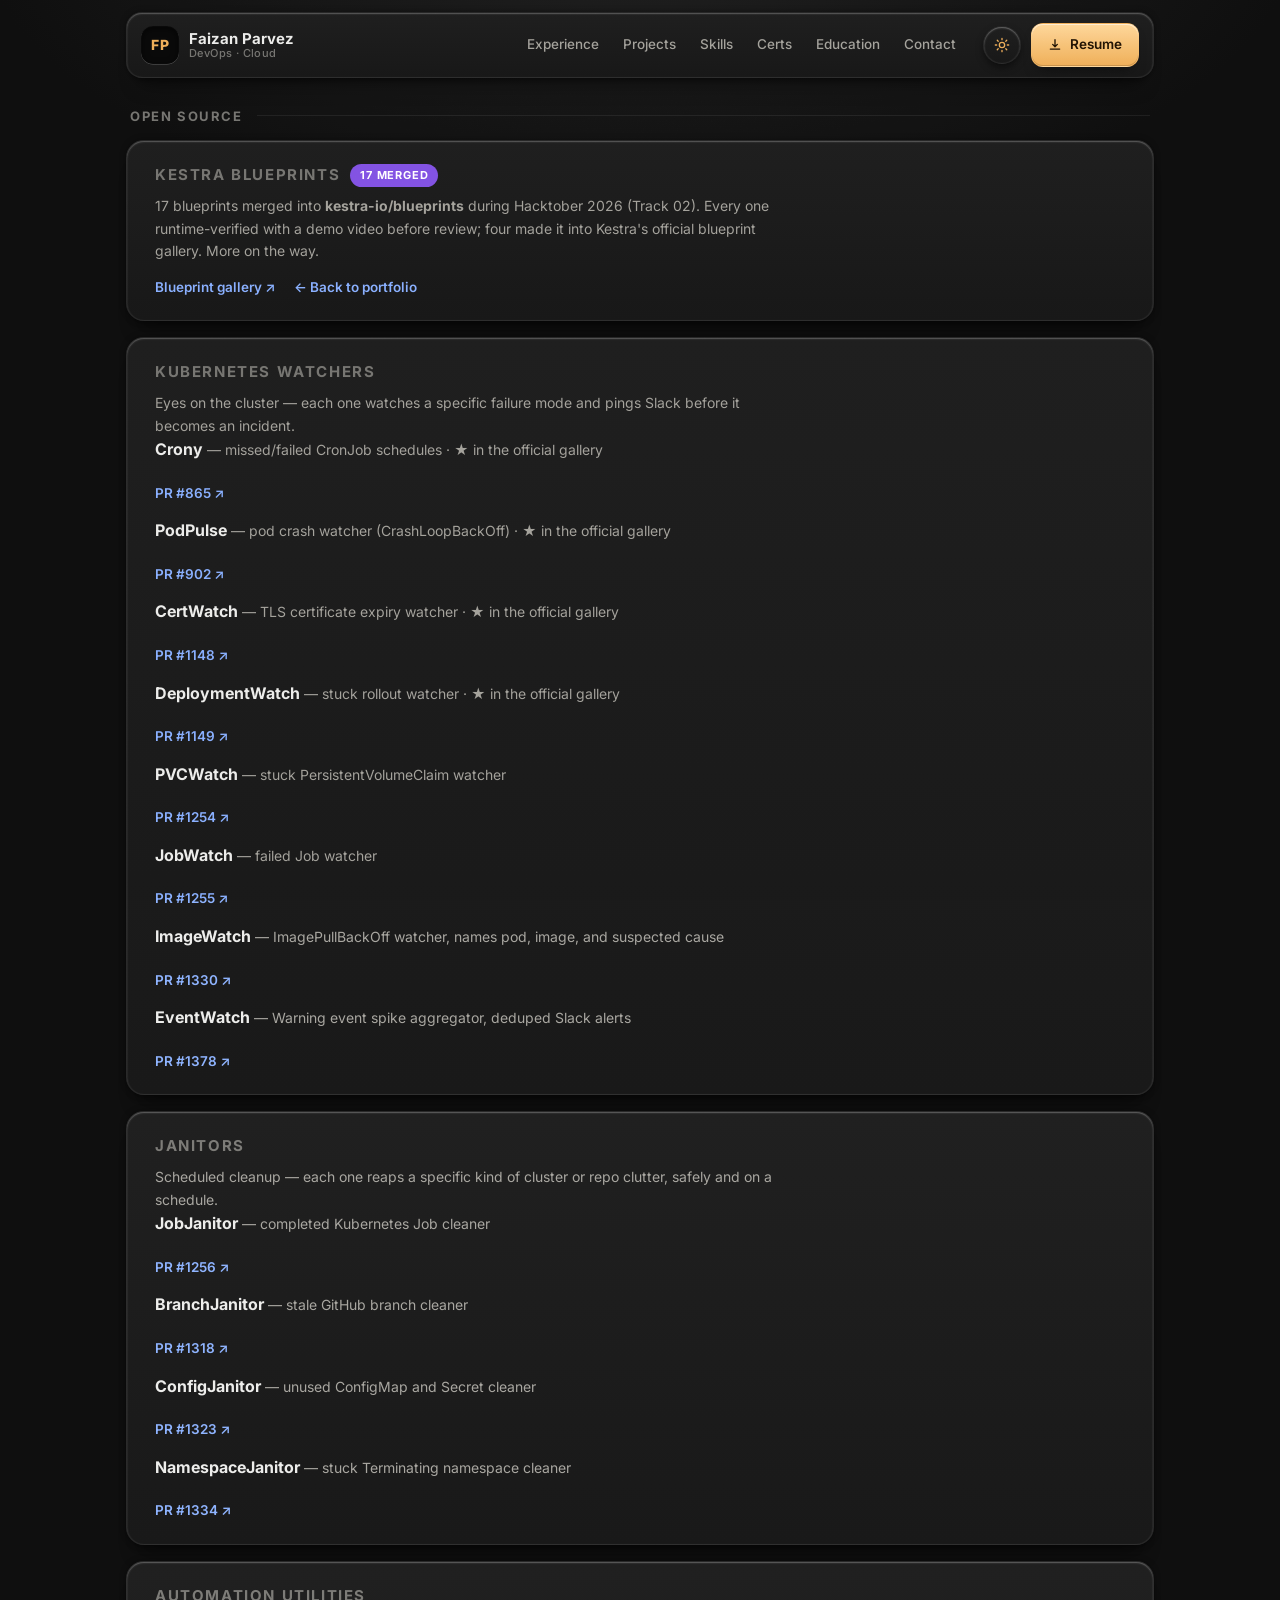
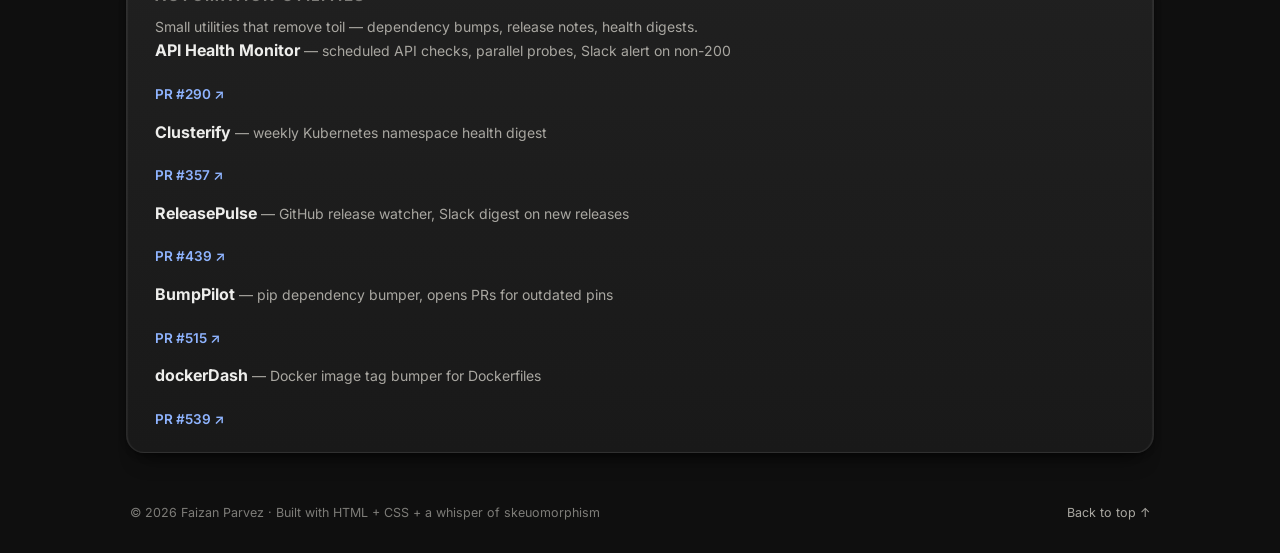
==== kestra.html @ 4f0a6573 "Add dedicated Kestra blueprints page (17 merged)" ====
<!DOCTYPE html>
<html lang="en" data-theme="dark">
<head>
<meta charset="UTF-8" />
<meta name="viewport" content="width=device-width, initial-scale=1.0" />
<title>Kestra Blueprints — Faizan Parvez</title>
<meta name="description" content="17 Kestra blueprints merged into kestra-io/blueprints by Faizan Parvez — Kubernetes watchers, janitors, and automation utilities, each runtime-verified with a demo video." />
<meta property="og:type" content="website" />
<meta property="og:url" content="https://faizanxbuilds.github.io/kestra.html" />
<meta property="og:title" content="Kestra Blueprints — Faizan Parvez" />
<meta property="og:description" content="17 blueprints merged into kestra-io/blueprints — Kubernetes watchers, janitors, and automation utilities." />
<meta property="og:image" content="https://faizanxbuilds.github.io/og-image.png" />
<meta name="twitter:card" content="summary_large_image" />
<meta name="twitter:title" content="Kestra Blueprints — Faizan Parvez" />
<meta name="twitter:description" content="17 blueprints merged into kestra-io/blueprints — Kubernetes watchers, janitors, and automation utilities." />
<meta name="twitter:image" content="https://faizanxbuilds.github.io/og-image.png" />
<link rel="icon" type="image/png" href="assets/favicon-base.png" />
<link rel="preconnect" href="https://fonts.googleapis.com" />
<link rel="preconnect" href="https://fonts.gstatic.com" crossorigin />
<link href="https://fonts.googleapis.com/css2?family=Inter:wght@400;500;600;700;800&family=JetBrains+Mono:wght@400;600&display=swap" rel="stylesheet" />
<link rel="stylesheet" href="styles.css" />
</head>
<body>
<div class="grain" aria-hidden="true"></div>

<header class="nav shell">
  <a class="brand" href="index.html" aria-label="Home">
    <span class="brand-plate well"><span class="brand-initials">FP</span></span>
    <span class="brand-text">Faizan Parvez<small>DevOps · Cloud</small></span>
  </a>
  <nav class="links" aria-label="Primary">
    <a href="index.html#experience">Experience</a>
    <a href="index.html#projects">Projects</a>
    <a href="index.html#skills">Skills</a>
    <a href="index.html#certs">Certs</a>
    <a href="index.html#education">Education</a>
    <a href="index.html#contact">Contact</a>
  </nav>
  <div class="nav-actions">
    <button id="themeToggle" class="theme-btn" aria-label="Toggle dark / light mode" title="Toggle dark / light mode">
      <svg class="theme-icon icon-moon" viewBox="0 0 24 24" width="16" height="16" fill="none" stroke="currentColor" stroke-width="2" stroke-linecap="round"><path d="M21 12.8A9 9 0 1 1 11.2 3 7 7 0 0 0 21 12.8z"/></svg>
      <svg class="theme-icon icon-sun" viewBox="0 0 24 24" width="16" height="16" fill="none" stroke="currentColor" stroke-width="2" stroke-linecap="round"><circle cx="12" cy="12" r="4"/><path d="M12 2v2M12 20v2M4.9 4.9l1.4 1.4M17.7 17.7l1.4 1.4M2 12h2M20 12h2M4.9 19.1l1.4-1.4M17.7 6.3l1.4-1.4"/></svg>
    </button>
    <a class="btn btn-primary" href="assets/Resume.pdf" download="Faizan-Parvez-Resume.pdf">
      <svg viewBox="0 0 24 24" width="14" height="14" fill="none" stroke="currentColor" stroke-width="2.2" stroke-linecap="round" stroke-linejoin="round"><path d="M12 3v12m0 0 4-4m-4 4-4-4M4 19h16"/></svg>
      Resume
    </a>
  </div>
</header>

<main id="top">
  <section class="section">
    <div class="section-head">
      <h2>Open Source</h2>
      <span class="rule"></span>
    </div>
    <div class="oss-strip card shell reveal">
      <div class="oss-head">
        <h3>Kestra Blueprints</h3>
        <span class="merged-badge">17 Merged</span>
      </div>
      <p class="oss-desc">17 blueprints merged into <strong>kestra-io/blueprints</strong> during Hacktober 2026 (Track 02). Every one runtime-verified with a demo video before review; four made it into Kestra's official blueprint gallery. More on the way.</p>
      <div class="card-links">
        <a class="card-link" href="https://kestra.io/blueprints/" target="_blank" rel="noopener">Blueprint gallery ↗</a>
        <a class="card-link" href="index.html">← Back to portfolio</a>
      </div>
    </div>

    <div class="oss-strip card shell reveal">
      <div class="oss-head">
        <h3>Kubernetes watchers</h3>
      </div>
      <p class="oss-desc">Eyes on the cluster — each one watches a specific failure mode and pings Slack before it becomes an incident.</p>
      <div class="oss-item">
        <p class="oss-title"><strong>Crony</strong> <span class="muted">— missed/failed CronJob schedules · ★ in the official gallery</span></p>
        <div class="card-links"><a class="card-link" href="https://github.com/kestra-io/blueprints/pull/865" target="_blank" rel="noopener">PR #865 ↗</a></div>
      </div>
      <div class="oss-item">
        <p class="oss-title"><strong>PodPulse</strong> <span class="muted">— pod crash watcher (CrashLoopBackOff) · ★ in the official gallery</span></p>
        <div class="card-links"><a class="card-link" href="https://github.com/kestra-io/blueprints/pull/902" target="_blank" rel="noopener">PR #902 ↗</a></div>
      </div>
      <div class="oss-item">
        <p class="oss-title"><strong>CertWatch</strong> <span class="muted">— TLS certificate expiry watcher · ★ in the official gallery</span></p>
        <div class="card-links"><a class="card-link" href="https://github.com/kestra-io/blueprints/pull/1148" target="_blank" rel="noopener">PR #1148 ↗</a></div>
      </div>
      <div class="oss-item">
        <p class="oss-title"><strong>DeploymentWatch</strong> <span class="muted">— stuck rollout watcher · ★ in the official gallery</span></p>
        <div class="card-links"><a class="card-link" href="https://github.com/kestra-io/blueprints/pull/1149" target="_blank" rel="noopener">PR #1149 ↗</a></div>
      </div>
      <div class="oss-item">
        <p class="oss-title"><strong>PVCWatch</strong> <span class="muted">— stuck PersistentVolumeClaim watcher</span></p>
        <div class="card-links"><a class="card-link" href="https://github.com/kestra-io/blueprints/pull/1254" target="_blank" rel="noopener">PR #1254 ↗</a></div>
      </div>
      <div class="oss-item">
        <p class="oss-title"><strong>JobWatch</strong> <span class="muted">— failed Job watcher</span></p>
        <div class="card-links"><a class="card-link" href="https://github.com/kestra-io/blueprints/pull/1255" target="_blank" rel="noopener">PR #1255 ↗</a></div>
      </div>
      <div class="oss-item">
        <p class="oss-title"><strong>ImageWatch</strong> <span class="muted">— ImagePullBackOff watcher, names pod, image, and suspected cause</span></p>
        <div class="card-links"><a class="card-link" href="https://github.com/kestra-io/blueprints/pull/1330" target="_blank" rel="noopener">PR #1330 ↗</a></div>
      </div>
      <div class="oss-item">
        <p class="oss-title"><strong>EventWatch</strong> <span class="muted">— Warning event spike aggregator, deduped Slack alerts</span></p>
        <div class="card-links"><a class="card-link" href="https://github.com/kestra-io/blueprints/pull/1378" target="_blank" rel="noopener">PR #1378 ↗</a></div>
      </div>
    </div>

    <div class="oss-strip card shell reveal">
      <div class="oss-head">
        <h3>Janitors</h3>
      </div>
      <p class="oss-desc">Scheduled cleanup — each one reaps a specific kind of cluster or repo clutter, safely and on a schedule.</p>
      <div class="oss-item">
        <p class="oss-title"><strong>JobJanitor</strong> <span class="muted">— completed Kubernetes Job cleaner</span></p>
        <div class="card-links"><a class="card-link" href="https://github.com/kestra-io/blueprints/pull/1256" target="_blank" rel="noopener">PR #1256 ↗</a></div>
      </div>
      <div class="oss-item">
        <p class="oss-title"><strong>BranchJanitor</strong> <span class="muted">— stale GitHub branch cleaner</span></p>
        <div class="card-links"><a class="card-link" href="https://github.com/kestra-io/blueprints/pull/1318" target="_blank" rel="noopener">PR #1318 ↗</a></div>
      </div>
      <div class="oss-item">
        <p class="oss-title"><strong>ConfigJanitor</strong> <span class="muted">— unused ConfigMap and Secret cleaner</span></p>
        <div class="card-links"><a class="card-link" href="https://github.com/kestra-io/blueprints/pull/1323" target="_blank" rel="noopener">PR #1323 ↗</a></div>
      </div>
      <div class="oss-item">
        <p class="oss-title"><strong>NamespaceJanitor</strong> <span class="muted">— stuck Terminating namespace cleaner</span></p>
        <div class="card-links"><a class="card-link" href="https://github.com/kestra-io/blueprints/pull/1334" target="_blank" rel="noopener">PR #1334 ↗</a></div>
      </div>
    </div>

    <div class="oss-strip card shell reveal">
      <div class="oss-head">
        <h3>Automation utilities</h3>
      </div>
      <p class="oss-desc">Small utilities that remove toil — dependency bumps, release notes, health digests.</p>
      <div class="oss-item">
        <p class="oss-title"><strong>API Health Monitor</strong> <span class="muted">— scheduled API checks, parallel probes, Slack alert on non-200</span></p>
        <div class="card-links"><a class="card-link" href="https://github.com/kestra-io/blueprints/pull/290" target="_blank" rel="noopener">PR #290 ↗</a></div>
      </div>
      <div class="oss-item">
        <p class="oss-title"><strong>Clusterify</strong> <span class="muted">— weekly Kubernetes namespace health digest</span></p>
        <div class="card-links"><a class="card-link" href="https://github.com/kestra-io/blueprints/pull/357" target="_blank" rel="noopener">PR #357 ↗</a></div>
      </div>
      <div class="oss-item">
        <p class="oss-title"><strong>ReleasePulse</strong> <span class="muted">— GitHub release watcher, Slack digest on new releases</span></p>
        <div class="card-links"><a class="card-link" href="https://github.com/kestra-io/blueprints/pull/439" target="_blank" rel="noopener">PR #439 ↗</a></div>
      </div>
      <div class="oss-item">
        <p class="oss-title"><strong>BumpPilot</strong> <span class="muted">— pip dependency bumper, opens PRs for outdated pins</span></p>
        <div class="card-links"><a class="card-link" href="https://github.com/kestra-io/blueprints/pull/515" target="_blank" rel="noopener">PR #515 ↗</a></div>
      </div>
      <div class="oss-item">
        <p class="oss-title"><strong>dockerDash</strong> <span class="muted">— Docker image tag bumper for Dockerfiles</span></p>
        <div class="card-links"><a class="card-link" href="https://github.com/kestra-io/blueprints/pull/539" target="_blank" rel="noopener">PR #539 ↗</a></div>
      </div>
    </div>
  </section>
</main>

<footer>
  <span>© 2026 Faizan Parvez · Built with HTML + CSS + a whisper of skeuomorphism</span>
  <a href="#top">Back to top ↑</a>
</footer>

<script src="script.js"></script>
</body>
</html>
---- styles.css ----
/* Faizan Parvez — one-page portfolio
   Subtle skeuomorphism (shadow.md): top-light, raised shells + inset wells.
   Kept restrained: depth only on shells/wells/knob, flat text elsewhere. */

:root { color-scheme: dark; }
[data-theme="dark"] {
  color-scheme: dark;
  --scene: #0f0f0f;
  --scene-glow: radial-gradient(1100px 500px at 50% -8%, #222222 0%, #0f0f0f 60%);
  --shell-top: #202020;
  --shell-bottom: #191919;
  --shell-border: rgba(255,255,255,.07);
  --inset-bg: #0a0a0a;
  --inset-edge: rgba(255,255,255,.32);
  --text: #ededeb;
  --muted: #a9a7a1;
  --faint: #7d7c78;
  --accent: #f0b35e;
  --accent-ink: #241503;
  --accent-soft: rgba(240,179,94,.14);
  --link: #8fb4ff;
  --tag-bg: #101010;
  --shadow-lift: 0 10px 10px -9px rgba(0,0,0,.44), 0 20px 20px -14px rgba(0,0,0,.38), 0 0 6px 0 rgba(0,0,0,.38);
  --btn-ghost-bg: #141414;
}
[data-theme="light"] {
  color-scheme: light;
  --scene: #e7e4dd;
  --scene-glow: radial-gradient(1100px 500px at 50% -8%, #ffffff 0%, #e7e4dd 62%);
  --shell-top: #ffffff;
  --shell-bottom: #e6e2d9;
  --shell-border: rgba(60,50,30,.12);
  --inset-bg: #d3cec2;
  --inset-edge: rgba(255,255,255,.95);
  --text: #201d18;
  --muted: #6d675c;
  --faint: #8d877b;
  --accent: #9a5b00;
  --accent-ink: #fff7e8;
  --accent-soft: rgba(154,91,0,.12);
  --link: #274fc4;
  --tag-bg: #d8d3c7;
  --shadow-lift: 0 1px 0 rgba(255,255,255,.7) inset, 0 10px 18px -12px rgba(70,58,35,.35), 0 2px 6px -2px rgba(70,58,35,.18);
  --btn-ghost-bg: #f2efe8;
}

* { box-sizing: border-box; }
html { scroll-behavior: smooth; }
body {
  margin: 0;
  font-family: "Inter", system-ui, -apple-system, sans-serif;
  background: var(--scene);
  background-image: var(--scene-glow);
  background-attachment: fixed;
  color: var(--text);
  line-height: 1.6;
  transition: background .35s ease, color .35s ease;
  -webkit-font-smoothing: antialiased;
}
.mono { font-family: "JetBrains Mono", monospace; }

/* film grain generated with ffmpeg (assets/grain.png), tiled very subtly */
.grain {
  position: fixed; inset: 0; z-index: 50; pointer-events: none; opacity: .05;
  background: url("assets/grain.png"); mix-blend-mode: overlay;
}
[data-theme="light"] .grain { opacity: .07; mix-blend-mode: multiply; }

/* ---------- skeuomorphic primitives (subtle) ---------- */
.shell {
  background: linear-gradient(to bottom, var(--shell-top), var(--shell-bottom));
  border: 1px solid var(--shell-border);
  border-radius: 18px;
}
[data-theme="dark"] .shell {
  box-shadow: 0 1px .5px rgba(255,255,255,.10) inset,
              0 1px 2px rgba(255,255,255,.21) inset,
              var(--shadow-lift);
}
[data-theme="light"] .shell {
  box-shadow: var(--shadow-lift);
}
.well {
  background: var(--inset-bg);
  border-radius: 999px;
  border: 1px solid transparent;
}
[data-theme="dark"] .well {
  box-shadow: 0 .5px 0 var(--inset-edge), 0 2px 6px rgba(0,0,0,.56) inset;
  color: var(--muted);
}
[data-theme="light"] .well {
  box-shadow: 0 1px 0 var(--inset-edge), 0 2px 6px rgba(70,58,35,.28) inset;
  color: var(--muted);
}

/* ---------- nav ---------- */
.nav {
  position: sticky; top: 12px; z-index: 40;
  width: calc(100% - 32px); max-width: 1028px; margin: 12px auto 0; padding: 10px 14px;
  display: flex; align-items: center; gap: 16px;
  border-radius: 16px;
}
.brand { display: flex; align-items: center; gap: 10px; text-decoration: none; color: var(--text); }
.brand-plate {
  width: 38px; height: 38px; display: grid; place-items: center;
  border-radius: 12px;
}
.brand-initials {
  font-weight: 800; font-size: 14px; letter-spacing: .5px; color: var(--accent);
}
.brand-text { font-weight: 700; font-size: 15px; line-height: 1.1; display: flex; flex-direction: column; }
.brand-text small { font-weight: 500; font-size: 11px; color: var(--faint); letter-spacing: .4px; }
.links { display: flex; gap: 2px; margin-left: auto; }
.links a {
  color: var(--muted); text-decoration: none; font-size: 13.5px; font-weight: 500;
  padding: 7px 11px; border-radius: 10px;
}
.links a:hover { color: var(--text); background: var(--accent-soft); }
.nav-actions { display: flex; align-items: center; gap: 10px; }

/* skeuomorphic theme button: single raised popping circle */
.theme-btn {
  width: 38px; height: 38px; border-radius: 50%; padding: 0; flex: none;
  display: grid; place-items: center; cursor: pointer;
  color: var(--accent);
  background: linear-gradient(to bottom, var(--shell-top), var(--shell-bottom));
  border: 1px solid var(--shell-border);
  transition: transform .12s ease, color .3s;
}
[data-theme="dark"] .theme-btn {
  box-shadow: 0 1px .5px rgba(255,255,255,.12) inset, 0 1px 2px rgba(255,255,255,.25) inset,
              0 4px 8px -2px rgba(0,0,0,.7);
}
[data-theme="light"] .theme-btn {
  box-shadow: 0 1px 0 rgba(255,255,255,.9) inset, 0 4px 8px -3px rgba(70,58,35,.5);
}
.theme-btn:hover { color: var(--text); }
.theme-btn:active { transform: scale(.93); }
.theme-icon { grid-area: 1 / 1; }
[data-theme="dark"] .icon-moon { display: none; }
[data-theme="light"] .icon-sun { display: none; }
/* ---------- buttons ---------- */
.btn {
  display: inline-flex; align-items: center; gap: 8px;
  font-size: 13.5px; font-weight: 600; text-decoration: none;
  padding: 10px 16px; border-radius: 12px; border: 1px solid transparent;
  cursor: pointer; transition: transform .12s ease, filter .2s;
}
.btn:active { transform: scale(.97); }
.btn-primary {
  color: var(--accent-ink);
  background: linear-gradient(to bottom, #ffd9a0, var(--accent));
  box-shadow: 0 1px 0 rgba(255,255,255,.55) inset, 0 -1px 0 rgba(0,0,0,.15) inset,
              0 8px 14px -8px rgba(0,0,0,.6);
}
[data-theme="light"] .btn-primary { background: linear-gradient(to bottom, #c77e12, #9a5b00); color: #fff7e8; }
.btn-primary:hover { filter: brightness(1.06); }
.btn-ghost {
  color: var(--text); background: var(--btn-ghost-bg);
  border-color: var(--shell-border);
  box-shadow: 0 1px 0 rgba(255,255,255,.08) inset;
}
.btn-ghost:hover { border-color: var(--accent); color: var(--accent); }

/* ---------- layout ---------- */
main { max-width: 1060px; margin: 0 auto; padding: 22px 16px 8px; display: flex; flex-direction: column; gap: 26px; }
.hero { padding: 34px clamp(20px, 4vw, 44px); }
.hero-top { display: flex; gap: 10px; flex-wrap: wrap; margin-bottom: 14px; }
.pill { font-size: 12px; font-weight: 600; padding: 7px 13px; display: inline-flex; align-items: center; gap: 8px; }
.pulse { width: 8px; height: 8px; border-radius: 50%; background: #58d68d; box-shadow: 0 0 8px #58d68d; animation: pulse 2s infinite; }
@keyframes pulse { 50% { opacity: .5; } }
.hero h1 { font-size: clamp(38px, 6vw, 60px); margin: 0; letter-spacing: -1.5px; line-height: 1.02; }
.role { margin: 8px 0 0; color: var(--muted); font-weight: 600; }
.role .accent { color: var(--accent); }
.sep { color: var(--faint); }
.lede { max-width: 68ch; color: var(--muted); font-size: 15.5px; }
.hero-cta { display: flex; gap: 10px; flex-wrap: wrap; margin-top: 18px; }
.stats { display: grid; grid-template-columns: repeat(5, 1fr); gap: 10px; margin-top: 22px; }
.stat { border-radius: 14px; padding: 12px 8px; text-align: center; display: flex; flex-direction: column; gap: 2px; }
.stat strong { font-size: 20px; color: var(--text); }
.stat span { font-size: 11.5px; color: var(--faint); }

.section { scroll-margin-top: 90px; }
.section-head { display: flex; align-items: center; gap: 14px; margin: 6px 4px 14px; }
.section-head h2 { font-size: 19px; margin: 0; letter-spacing: -.3px; text-transform: uppercase; font-size: 13px; letter-spacing: 1.6px; color: var(--faint); }
.rule { flex: 1; height: 1px; background: var(--shell-border); }

.card { padding: 22px clamp(18px, 3vw, 28px); }
.card h3 { margin: 0; font-size: 18px; letter-spacing: -.3px; }
.card h3 .trainee { color: var(--faint); font-weight: 500; font-size: 14px; }
.mini { font-size: 12px !important; text-transform: uppercase; letter-spacing: 1.4px; color: var(--faint) !important; margin-bottom: 10px !important; }
.org, .sub { color: var(--muted); margin: 4px 0 0; font-size: 14px; }
.card-top { display: flex; justify-content: space-between; align-items: flex-start; gap: 12px; flex-wrap: wrap; }
.date { font-size: 11.5px; padding: 6px 12px; white-space: nowrap; }
.bullets { margin: 14px 0 0; padding-left: 18px; color: var(--muted); font-size: 14.5px; display: flex; flex-direction: column; gap: 7px; }
.bullets strong { color: var(--text); }
.tags { display: flex; flex-wrap: wrap; gap: 8px; margin-top: 14px; }
.tags span {
  font-size: 12px; font-weight: 600; padding: 5px 11px; border-radius: 999px;
  background: var(--tag-bg); border: 1px solid var(--shell-border); color: var(--muted);
}
.card-link { display: inline-block; margin-top: 14px; color: var(--link); font-size: 13.5px; font-weight: 600; text-decoration: none; }
.card-link:hover { text-decoration: underline; }
.card-links { display: flex; gap: 18px; }
.oss-strip { margin: 0 0 16px; }
.oss-item + .oss-item { margin-top: 14px; }
.oss-head { display: flex; align-items: center; gap: 10px; margin-bottom: 8px; }
.oss-head h3 { margin: 0; font-size: 15px; text-transform: uppercase; letter-spacing: 1.6px; color: var(--faint); }
.merged-badge { font-size: 11px; font-weight: 700; letter-spacing: .8px; text-transform: uppercase; color: #fff; background: #8957e5; border-radius: 999px; padding: 3px 10px; }
.oss-title { margin: 0 0 6px; font-size: 16px; }
.oss-desc { margin: 0; color: var(--muted); font-size: 14px; max-width: 70ch; }

.grid { display: grid; gap: 16px; }
.skills-grid { grid-template-columns: repeat(2, 1fr); }
.projects-grid { grid-template-columns: 1fr 1fr; }
.projects-grid article:last-child { grid-column: 1 / -1; }
.certs-grid { grid-template-columns: 1.1fr .9fr; }
.concepts { color: var(--muted); font-size: 13.5px; margin: 0; }
.cert-list { list-style: none; margin: 0; padding: 0; display: flex; flex-direction: column; gap: 14px; }
.cert-list li { display: flex; flex-direction: column; gap: 1px; font-size: 14px; }
.cert-list span { color: var(--faint); font-size: 12.5px; }
.cert-list a { color: var(--link); font-size: 12.5px; font-weight: 600; text-decoration: none; width: fit-content; }
.muted { color: var(--muted); font-size: 14px; }
.pub-title { font-weight: 700; margin: 0; }
.pub-desc { color: var(--muted); font-size: 14px; margin: 8px 0 0; }

.edu { display: flex; justify-content: space-between; align-items: center; gap: 14px; flex-wrap: wrap; }
.edu-right { display: flex; gap: 10px; align-items: center; flex-wrap: wrap; }
.cgpa { font-size: 12.5px; padding: 6px 12px; }
.cgpa strong { color: var(--accent); }

.contact { text-align: center; padding: 36px 24px; }
.contact h2 { margin: 0 0 6px; letter-spacing: -.5px; }
.center { justify-content: center; }

footer {
  max-width: 1060px; margin: 26px auto 30px; padding: 0 20px;
  display: flex; justify-content: space-between; gap: 10px; flex-wrap: wrap;
  color: var(--faint); font-size: 12.5px;
}
footer a { color: var(--muted); text-decoration: none; }
footer a:hover { color: var(--accent); }

/* scroll reveal */
.reveal { opacity: 0; transform: translateY(14px); transition: opacity .6s ease, transform .6s ease; }
.reveal.in { opacity: 1; transform: none; }

@media (max-width: 820px) {
  .links { display: none; }
  .stats { grid-template-columns: repeat(2, 1fr); }
  .skills-grid, .projects-grid, .certs-grid { grid-template-columns: 1fr; }
  .nav { margin: 8px auto 0; justify-content: space-between; }
  main { padding-top: 14px; }
}
@media (prefers-reduced-motion: reduce) {
  * { animation: none !important; transition: none !important; }
  .reveal { opacity: 1; transform: none; }
}
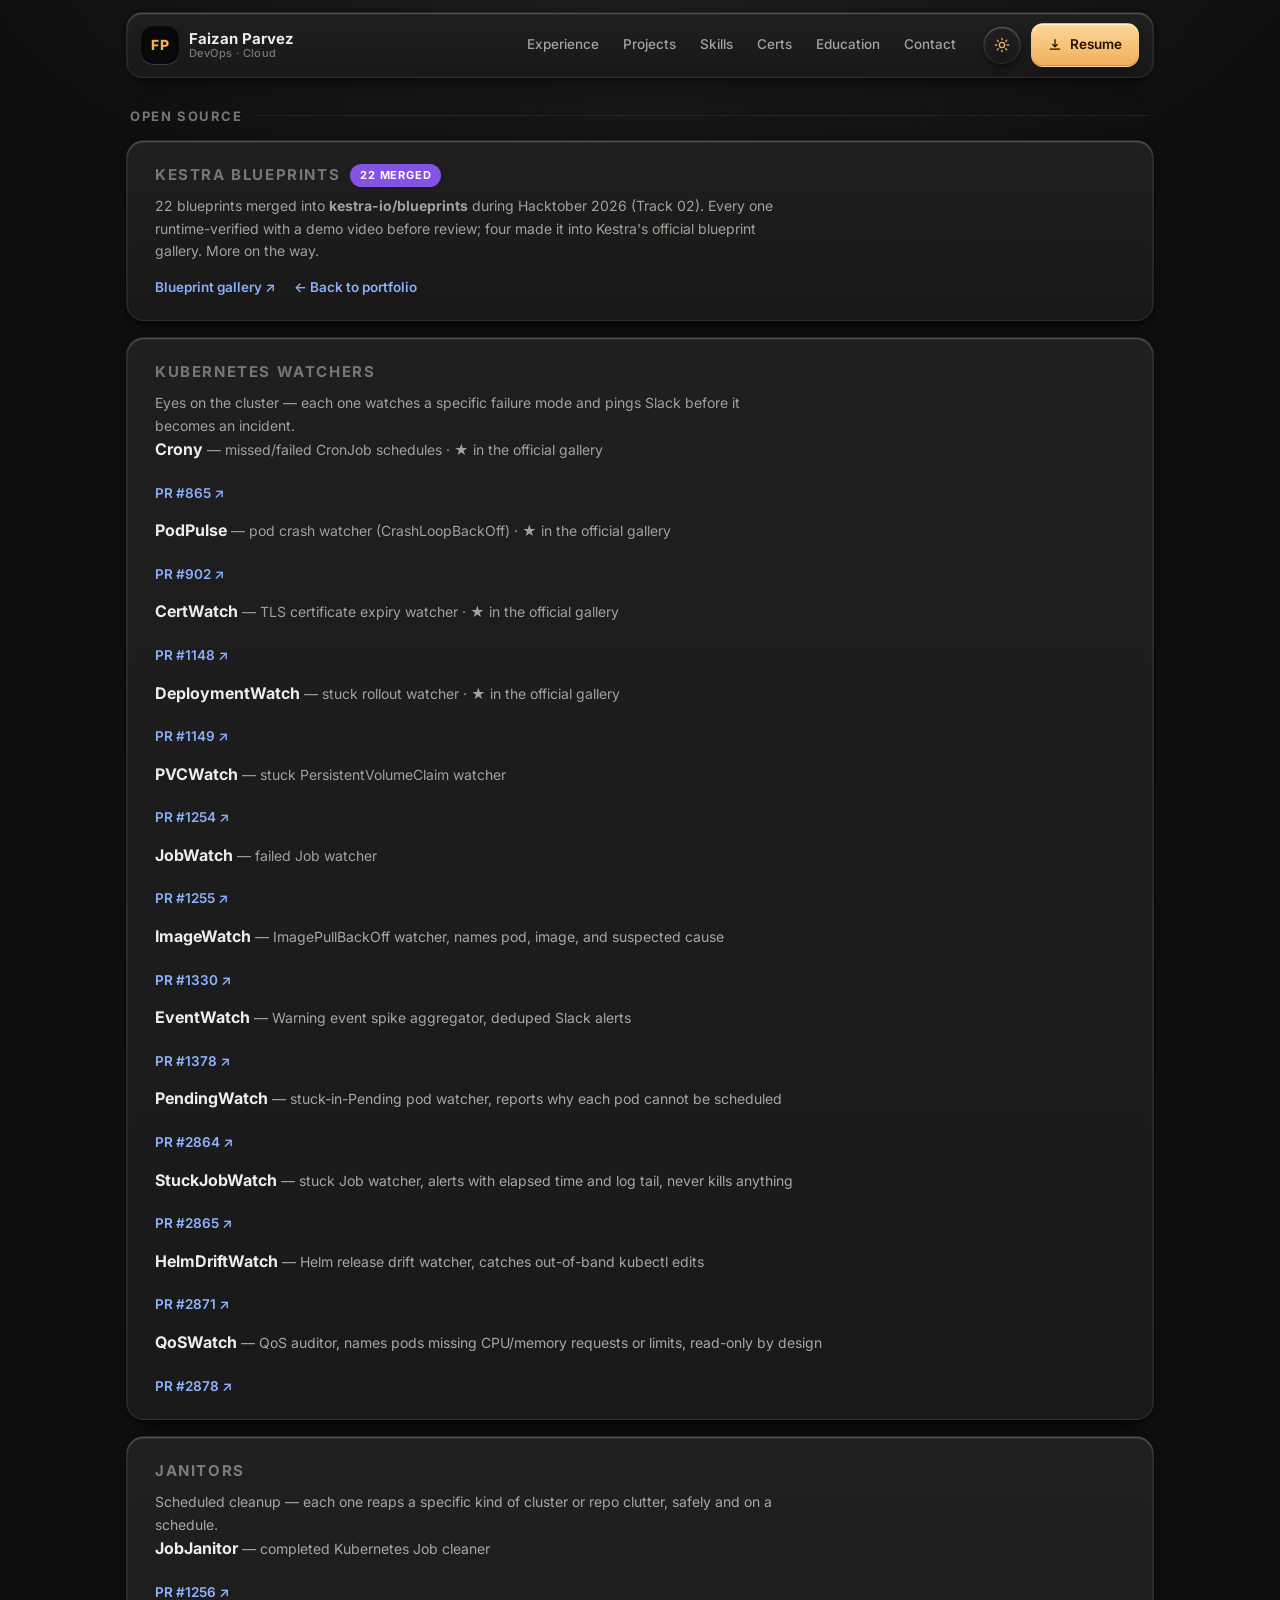
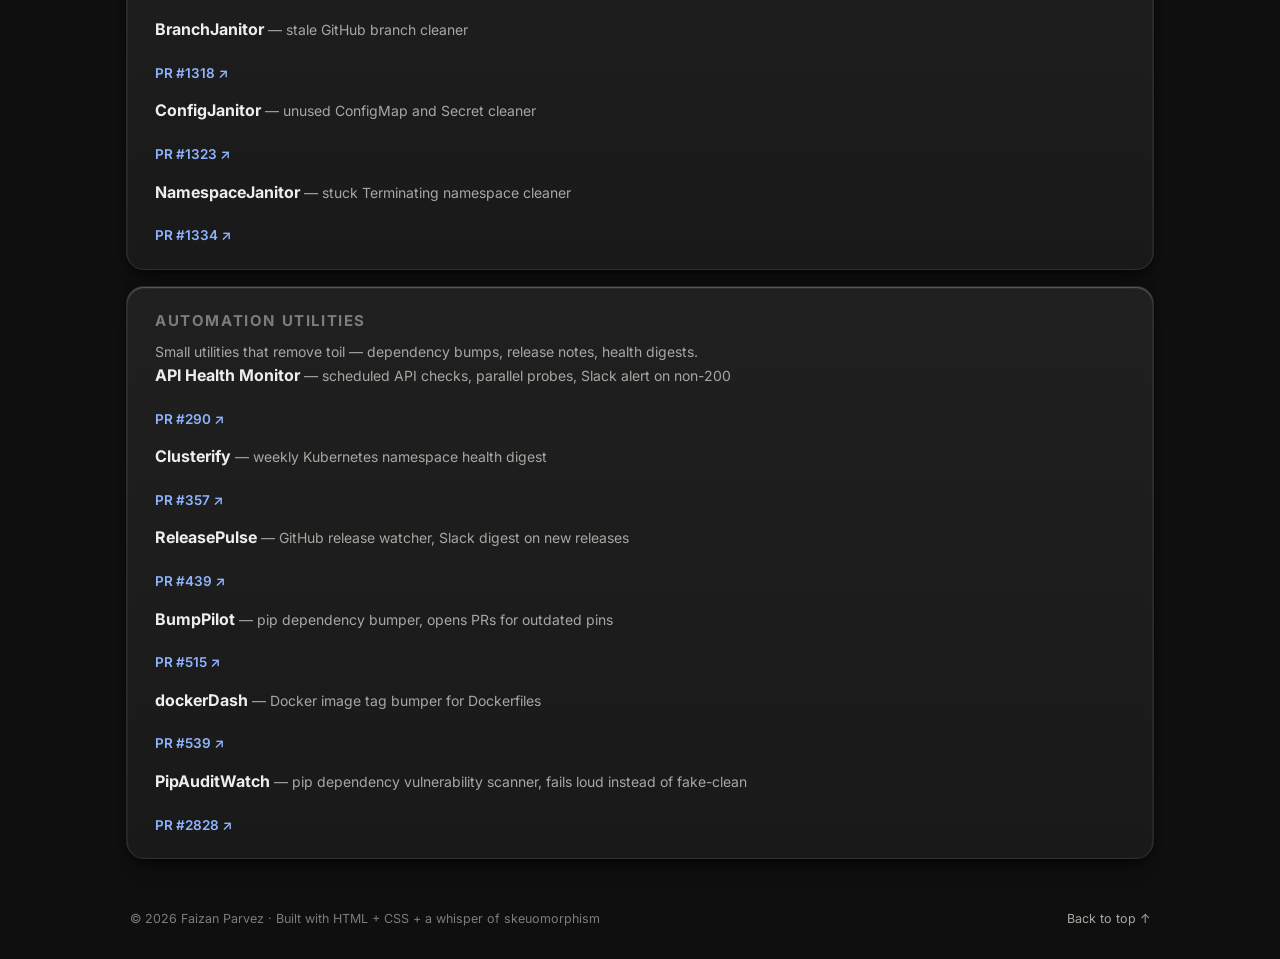
==== commit 574c6d5e: "Update Kestra page to 22 merged blueprints" ====
--- a/kestra.html
+++ b/kestra.html
@@ -4,15 +4,15 @@
 <meta charset="UTF-8" />
 <meta name="viewport" content="width=device-width, initial-scale=1.0" />
 <title>Kestra Blueprints — Faizan Parvez</title>
-<meta name="description" content="17 Kestra blueprints merged into kestra-io/blueprints by Faizan Parvez — Kubernetes watchers, janitors, and automation utilities, each runtime-verified with a demo video." />
+<meta name="description" content="22 Kestra blueprints merged into kestra-io/blueprints by Faizan Parvez — Kubernetes watchers, janitors, and automation utilities, each runtime-verified with a demo video." />
 <meta property="og:type" content="website" />
 <meta property="og:url" content="https://faizanxbuilds.github.io/kestra.html" />
 <meta property="og:title" content="Kestra Blueprints — Faizan Parvez" />
-<meta property="og:description" content="17 blueprints merged into kestra-io/blueprints — Kubernetes watchers, janitors, and automation utilities." />
+<meta property="og:description" content="22 blueprints merged into kestra-io/blueprints — Kubernetes watchers, janitors, and automation utilities." />
 <meta property="og:image" content="https://faizanxbuilds.github.io/og-image.png" />
 <meta name="twitter:card" content="summary_large_image" />
 <meta name="twitter:title" content="Kestra Blueprints — Faizan Parvez" />
-<meta name="twitter:description" content="17 blueprints merged into kestra-io/blueprints — Kubernetes watchers, janitors, and automation utilities." />
+<meta name="twitter:description" content="22 blueprints merged into kestra-io/blueprints — Kubernetes watchers, janitors, and automation utilities." />
 <meta name="twitter:image" content="https://faizanxbuilds.github.io/og-image.png" />
 <link rel="icon" type="image/png" href="assets/favicon-base.png" />
 <link rel="preconnect" href="https://fonts.googleapis.com" />
@@ -57,9 +57,9 @@
     <div class="oss-strip card shell reveal">
       <div class="oss-head">
         <h3>Kestra Blueprints</h3>
-        <span class="merged-badge">17 Merged</span>
+        <span class="merged-badge">22 Merged</span>
       </div>
-      <p class="oss-desc">17 blueprints merged into <strong>kestra-io/blueprints</strong> during Hacktober 2026 (Track 02). Every one runtime-verified with a demo video before review; four made it into Kestra's official blueprint gallery. More on the way.</p>
+      <p class="oss-desc">22 blueprints merged into <strong>kestra-io/blueprints</strong> during Hacktober 2026 (Track 02). Every one runtime-verified with a demo video before review; four made it into Kestra's official blueprint gallery. More on the way.</p>
       <div class="card-links">
         <a class="card-link" href="https://kestra.io/blueprints/" target="_blank" rel="noopener">Blueprint gallery ↗</a>
         <a class="card-link" href="index.html">← Back to portfolio</a>
@@ -102,6 +102,22 @@
       <div class="oss-item">
         <p class="oss-title"><strong>EventWatch</strong> <span class="muted">— Warning event spike aggregator, deduped Slack alerts</span></p>
         <div class="card-links"><a class="card-link" href="https://github.com/kestra-io/blueprints/pull/1378" target="_blank" rel="noopener">PR #1378 ↗</a></div>
+      </div>
+      <div class="oss-item">
+        <p class="oss-title"><strong>PendingWatch</strong> <span class="muted">— stuck-in-Pending pod watcher, reports why each pod cannot be scheduled</span></p>
+        <div class="card-links"><a class="card-link" href="https://github.com/kestra-io/blueprints/pull/2864" target="_blank" rel="noopener">PR #2864 ↗</a></div>
+      </div>
+      <div class="oss-item">
+        <p class="oss-title"><strong>StuckJobWatch</strong> <span class="muted">— stuck Job watcher, alerts with elapsed time and log tail, never kills anything</span></p>
+        <div class="card-links"><a class="card-link" href="https://github.com/kestra-io/blueprints/pull/2865" target="_blank" rel="noopener">PR #2865 ↗</a></div>
+      </div>
+      <div class="oss-item">
+        <p class="oss-title"><strong>HelmDriftWatch</strong> <span class="muted">— Helm release drift watcher, catches out-of-band kubectl edits</span></p>
+        <div class="card-links"><a class="card-link" href="https://github.com/kestra-io/blueprints/pull/2871" target="_blank" rel="noopener">PR #2871 ↗</a></div>
+      </div>
+      <div class="oss-item">
+        <p class="oss-title"><strong>QoSWatch</strong> <span class="muted">— QoS auditor, names pods missing CPU/memory requests or limits, read-only by design</span></p>
+        <div class="card-links"><a class="card-link" href="https://github.com/kestra-io/blueprints/pull/2878" target="_blank" rel="noopener">PR #2878 ↗</a></div>
       </div>
     </div>
 
@@ -153,6 +169,10 @@
         <p class="oss-title"><strong>dockerDash</strong> <span class="muted">— Docker image tag bumper for Dockerfiles</span></p>
         <div class="card-links"><a class="card-link" href="https://github.com/kestra-io/blueprints/pull/539" target="_blank" rel="noopener">PR #539 ↗</a></div>
       </div>
+      <div class="oss-item">
+        <p class="oss-title"><strong>PipAuditWatch</strong> <span class="muted">— pip dependency vulnerability scanner, fails loud instead of fake-clean</span></p>
+        <div class="card-links"><a class="card-link" href="https://github.com/kestra-io/blueprints/pull/2828" target="_blank" rel="noopener">PR #2828 ↗</a></div>
+      </div>
     </div>
   </section>
 </main>
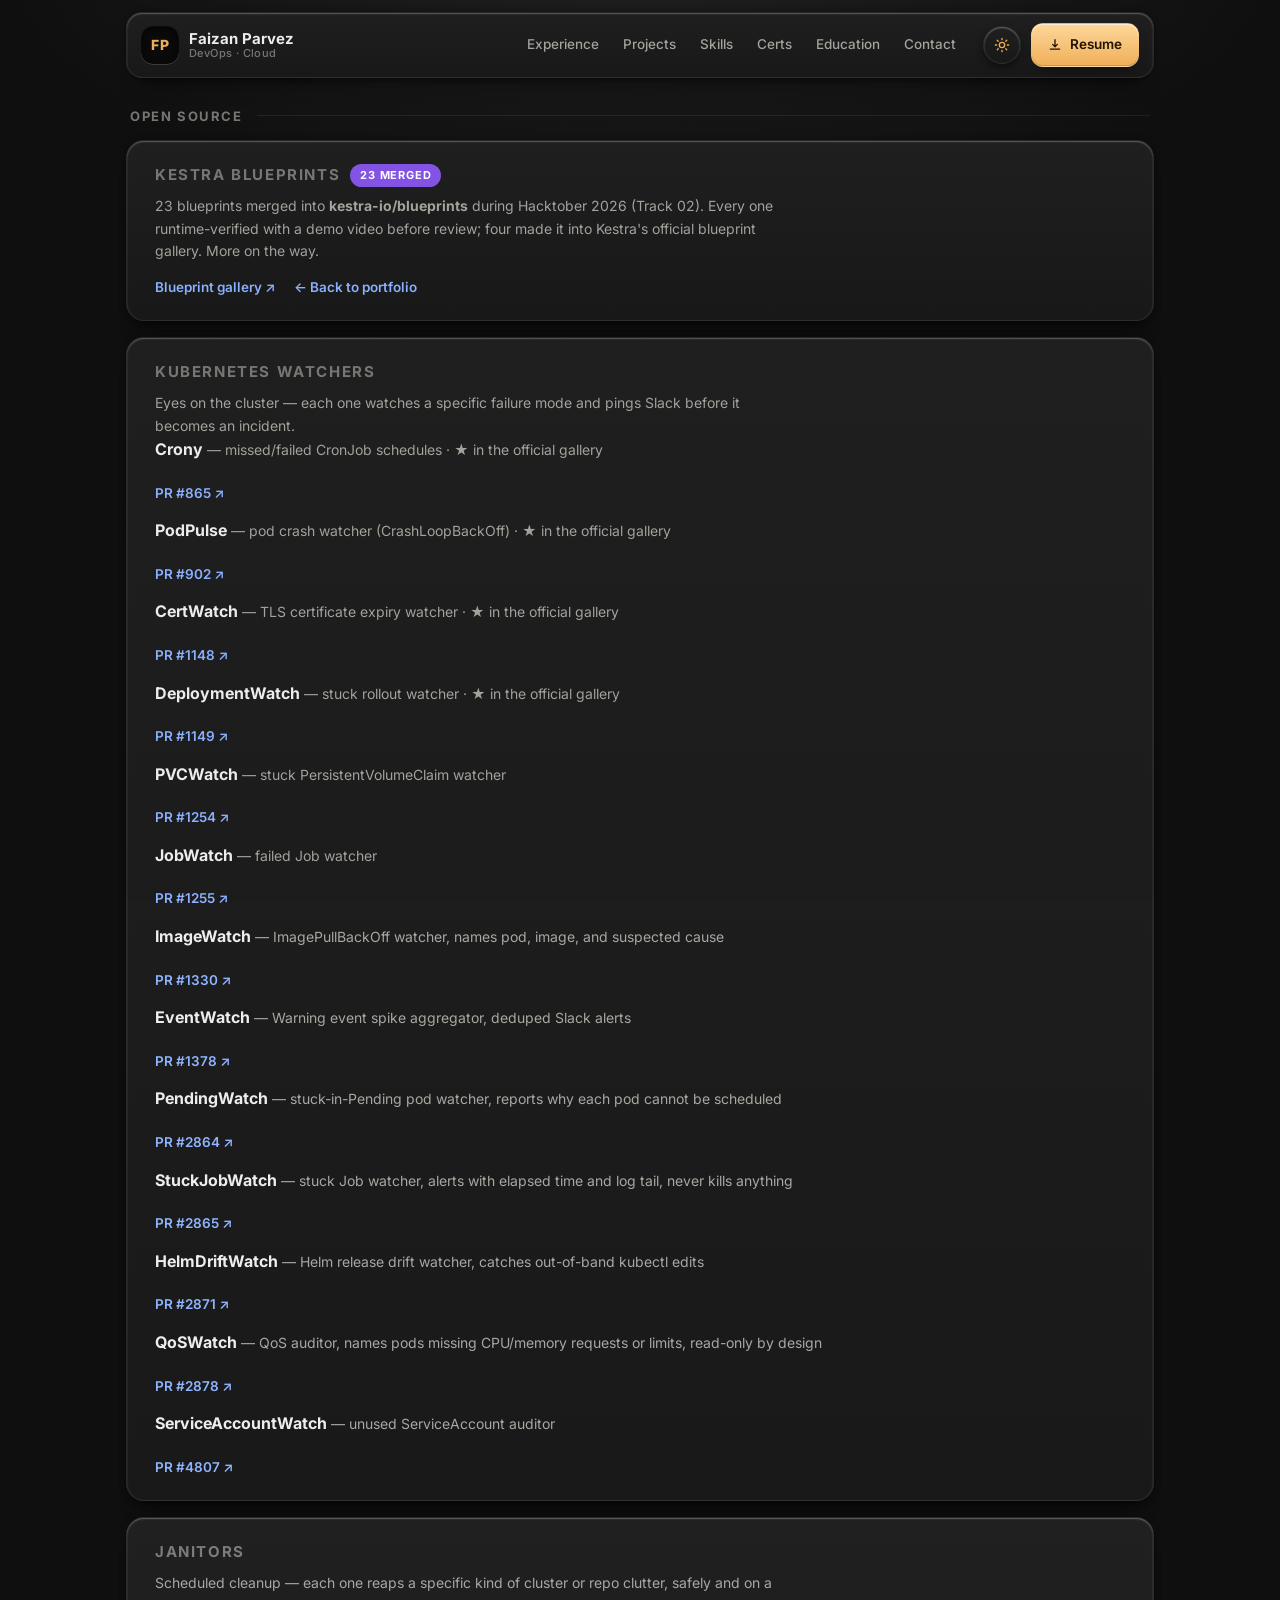
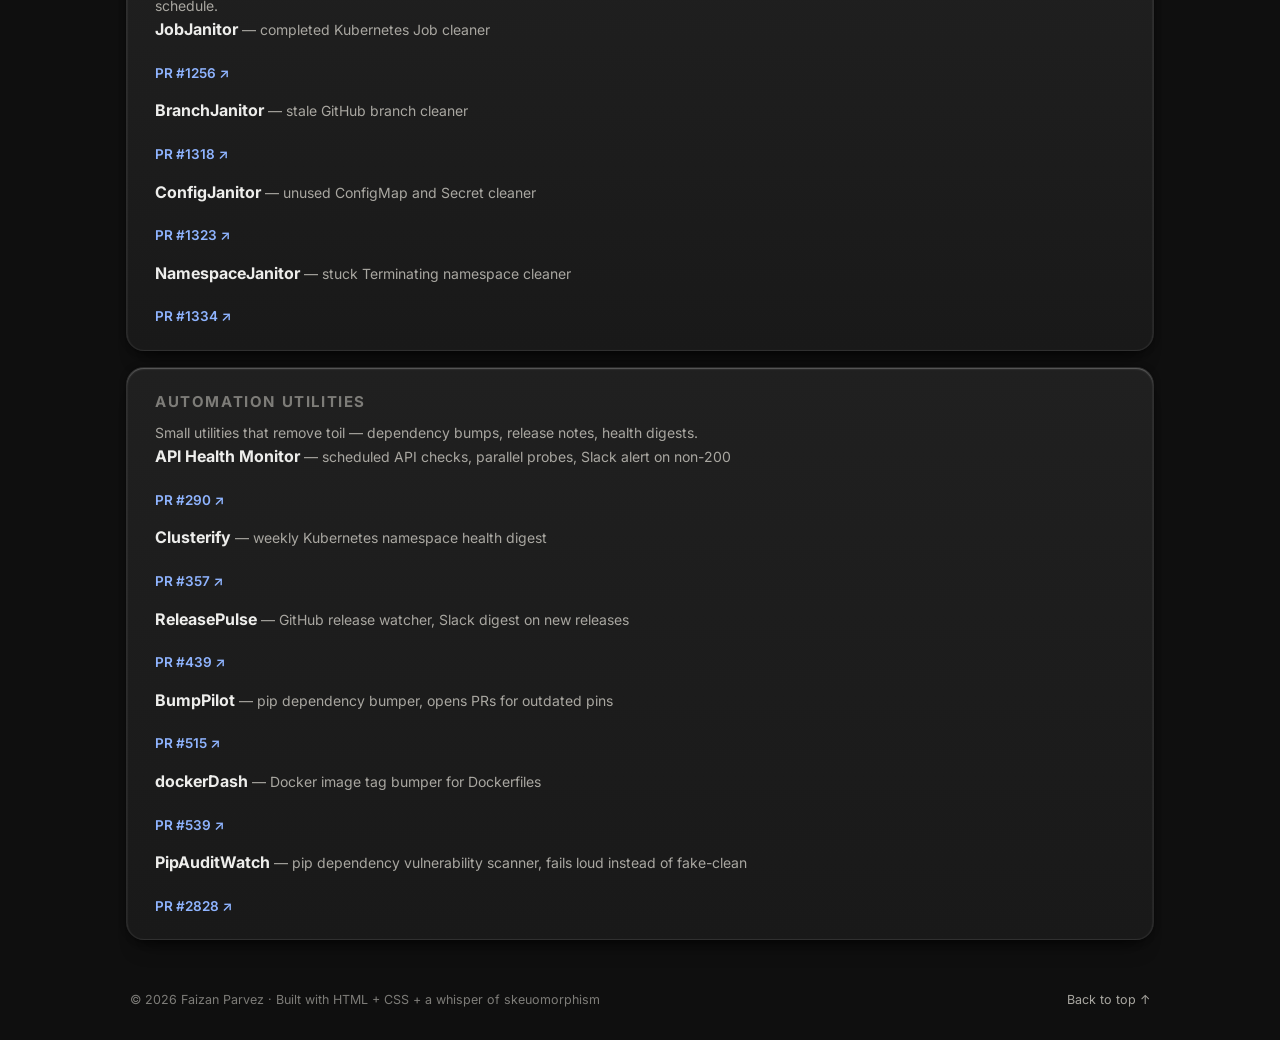
==== commit 30cdb0ee: "Add Slip 025 Checkout Incident Lab; update Kestra to 23 merged - New first project card: Slip 025 (c" ====
--- a/kestra.html
+++ b/kestra.html
@@ -4,15 +4,15 @@
 <meta charset="UTF-8" />
 <meta name="viewport" content="width=device-width, initial-scale=1.0" />
 <title>Kestra Blueprints — Faizan Parvez</title>
-<meta name="description" content="22 Kestra blueprints merged into kestra-io/blueprints by Faizan Parvez — Kubernetes watchers, janitors, and automation utilities, each runtime-verified with a demo video." />
+<meta name="description" content="23 Kestra blueprints merged into kestra-io/blueprints by Faizan Parvez — Kubernetes watchers, janitors, and automation utilities, each runtime-verified with a demo video." />
 <meta property="og:type" content="website" />
 <meta property="og:url" content="https://faizanxbuilds.github.io/kestra.html" />
 <meta property="og:title" content="Kestra Blueprints — Faizan Parvez" />
-<meta property="og:description" content="22 blueprints merged into kestra-io/blueprints — Kubernetes watchers, janitors, and automation utilities." />
+<meta property="og:description" content="23 blueprints merged into kestra-io/blueprints — Kubernetes watchers, janitors, and automation utilities." />
 <meta property="og:image" content="https://faizanxbuilds.github.io/og-image.png" />
 <meta name="twitter:card" content="summary_large_image" />
 <meta name="twitter:title" content="Kestra Blueprints — Faizan Parvez" />
-<meta name="twitter:description" content="22 blueprints merged into kestra-io/blueprints — Kubernetes watchers, janitors, and automation utilities." />
+<meta name="twitter:description" content="23 blueprints merged into kestra-io/blueprints — Kubernetes watchers, janitors, and automation utilities." />
 <meta name="twitter:image" content="https://faizanxbuilds.github.io/og-image.png" />
 <link rel="icon" type="image/png" href="assets/favicon-base.png" />
 <link rel="preconnect" href="https://fonts.googleapis.com" />
@@ -57,9 +57,9 @@
     <div class="oss-strip card shell reveal">
       <div class="oss-head">
         <h3>Kestra Blueprints</h3>
-        <span class="merged-badge">22 Merged</span>
+        <span class="merged-badge">23 Merged</span>
       </div>
-      <p class="oss-desc">22 blueprints merged into <strong>kestra-io/blueprints</strong> during Hacktober 2026 (Track 02). Every one runtime-verified with a demo video before review; four made it into Kestra's official blueprint gallery. More on the way.</p>
+      <p class="oss-desc">23 blueprints merged into <strong>kestra-io/blueprints</strong> during Hacktober 2026 (Track 02). Every one runtime-verified with a demo video before review; four made it into Kestra's official blueprint gallery. More on the way.</p>
       <div class="card-links">
         <a class="card-link" href="https://kestra.io/blueprints/" target="_blank" rel="noopener">Blueprint gallery ↗</a>
         <a class="card-link" href="index.html">← Back to portfolio</a>
@@ -118,6 +118,10 @@
       <div class="oss-item">
         <p class="oss-title"><strong>QoSWatch</strong> <span class="muted">— QoS auditor, names pods missing CPU/memory requests or limits, read-only by design</span></p>
         <div class="card-links"><a class="card-link" href="https://github.com/kestra-io/blueprints/pull/2878" target="_blank" rel="noopener">PR #2878 ↗</a></div>
+      </div>
+      <div class="oss-item">
+        <p class="oss-title"><strong>ServiceAccountWatch</strong> <span class="muted">— unused ServiceAccount auditor</span></p>
+        <div class="card-links"><a class="card-link" href="https://github.com/kestra-io/blueprints/pull/4807" target="_blank" rel="noopener">PR #4807 ↗</a></div>
       </div>
     </div>
 
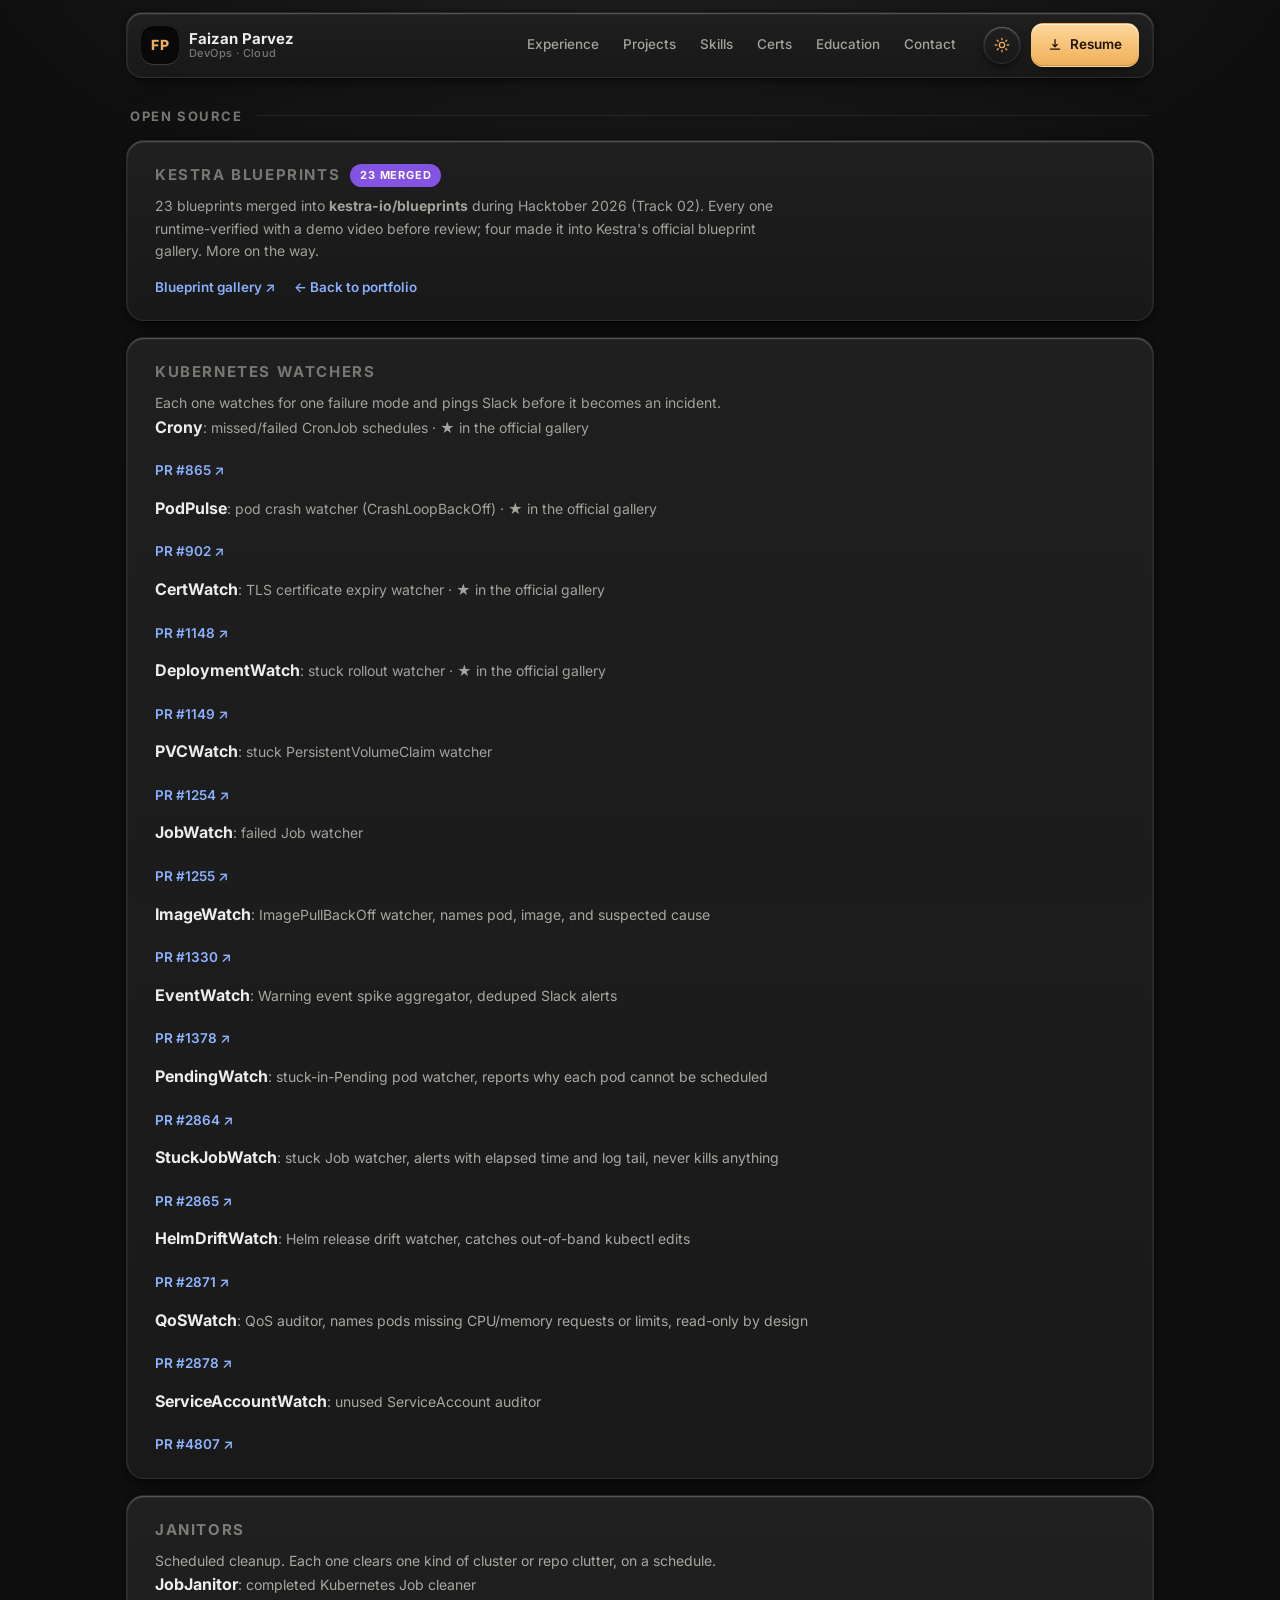
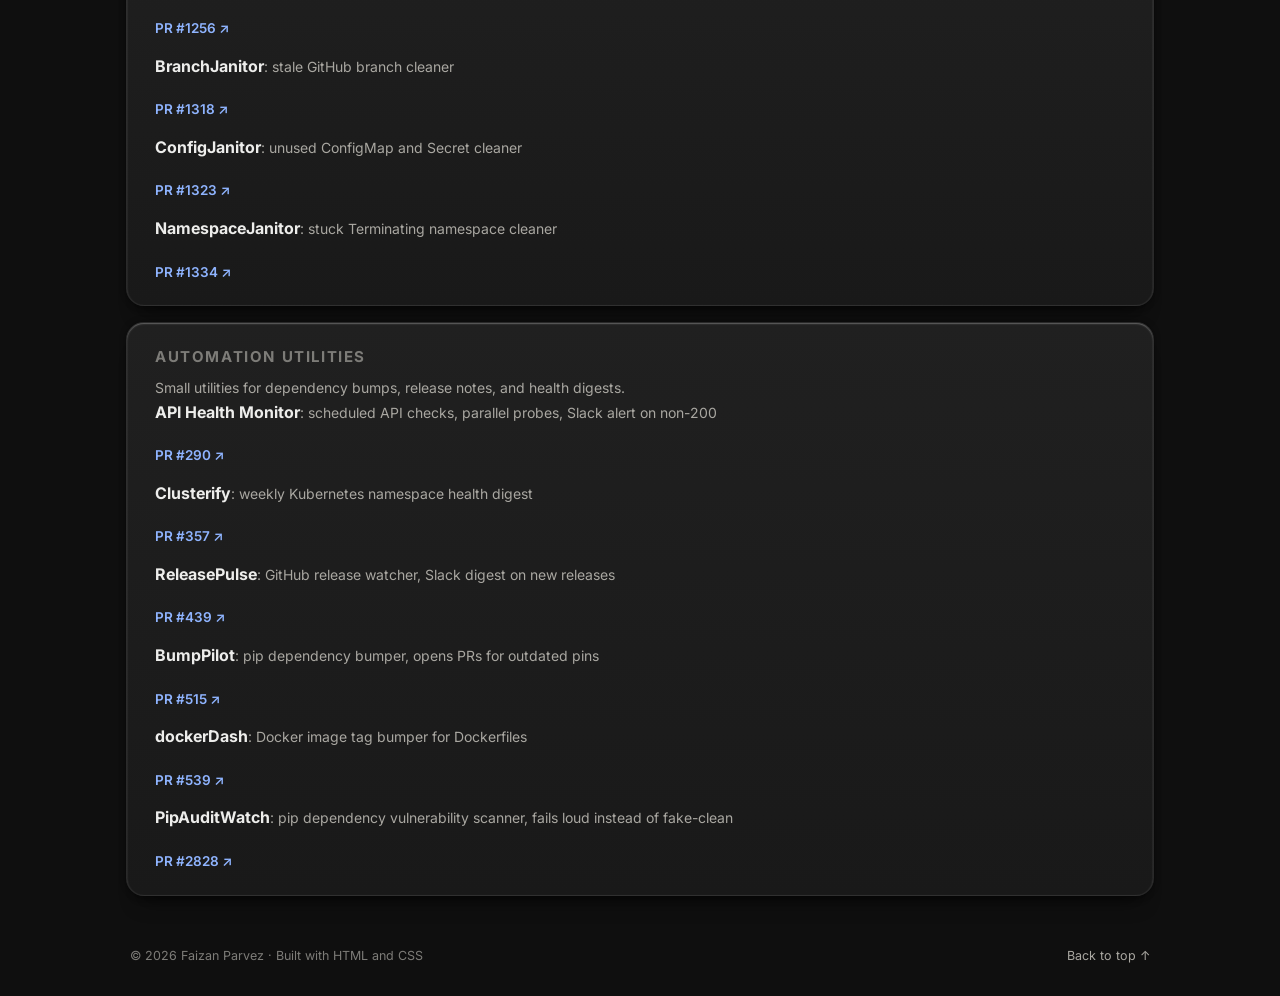
==== commit 43eef447: "Remove em dashes and AI-sounding copy across portfolio and resume" ====
--- a/kestra.html
+++ b/kestra.html
@@ -3,16 +3,16 @@
 <head>
 <meta charset="UTF-8" />
 <meta name="viewport" content="width=device-width, initial-scale=1.0" />
-<title>Kestra Blueprints — Faizan Parvez</title>
-<meta name="description" content="23 Kestra blueprints merged into kestra-io/blueprints by Faizan Parvez — Kubernetes watchers, janitors, and automation utilities, each runtime-verified with a demo video." />
+<title>Kestra Blueprints | Faizan Parvez</title>
+<meta name="description" content="23 Kestra blueprints merged into kestra-io/blueprints by Faizan Parvez: Kubernetes watchers, janitors, and automation utilities, each runtime-verified with a demo video." />
 <meta property="og:type" content="website" />
 <meta property="og:url" content="https://faizanxbuilds.github.io/kestra.html" />
-<meta property="og:title" content="Kestra Blueprints — Faizan Parvez" />
-<meta property="og:description" content="23 blueprints merged into kestra-io/blueprints — Kubernetes watchers, janitors, and automation utilities." />
+<meta property="og:title" content="Kestra Blueprints | Faizan Parvez" />
+<meta property="og:description" content="23 blueprints merged into kestra-io/blueprints: Kubernetes watchers, janitors, and automation utilities." />
 <meta property="og:image" content="https://faizanxbuilds.github.io/og-image.png" />
 <meta name="twitter:card" content="summary_large_image" />
-<meta name="twitter:title" content="Kestra Blueprints — Faizan Parvez" />
-<meta name="twitter:description" content="23 blueprints merged into kestra-io/blueprints — Kubernetes watchers, janitors, and automation utilities." />
+<meta name="twitter:title" content="Kestra Blueprints | Faizan Parvez" />
+<meta name="twitter:description" content="23 blueprints merged into kestra-io/blueprints: Kubernetes watchers, janitors, and automation utilities." />
 <meta name="twitter:image" content="https://faizanxbuilds.github.io/og-image.png" />
 <link rel="icon" type="image/png" href="assets/favicon-base.png" />
 <link rel="preconnect" href="https://fonts.googleapis.com" />
@@ -70,57 +70,57 @@
       <div class="oss-head">
         <h3>Kubernetes watchers</h3>
       </div>
-      <p class="oss-desc">Eyes on the cluster — each one watches a specific failure mode and pings Slack before it becomes an incident.</p>
+      <p class="oss-desc">Each one watches for one failure mode and pings Slack before it becomes an incident.</p>
       <div class="oss-item">
-        <p class="oss-title"><strong>Crony</strong> <span class="muted">— missed/failed CronJob schedules · ★ in the official gallery</span></p>
+        <p class="oss-title"><strong>Crony</strong><span class="muted">: missed/failed CronJob schedules · ★ in the official gallery</span></p>
         <div class="card-links"><a class="card-link" href="https://github.com/kestra-io/blueprints/pull/865" target="_blank" rel="noopener">PR #865 ↗</a></div>
       </div>
       <div class="oss-item">
-        <p class="oss-title"><strong>PodPulse</strong> <span class="muted">— pod crash watcher (CrashLoopBackOff) · ★ in the official gallery</span></p>
+        <p class="oss-title"><strong>PodPulse</strong><span class="muted">: pod crash watcher (CrashLoopBackOff) · ★ in the official gallery</span></p>
         <div class="card-links"><a class="card-link" href="https://github.com/kestra-io/blueprints/pull/902" target="_blank" rel="noopener">PR #902 ↗</a></div>
       </div>
       <div class="oss-item">
-        <p class="oss-title"><strong>CertWatch</strong> <span class="muted">— TLS certificate expiry watcher · ★ in the official gallery</span></p>
+        <p class="oss-title"><strong>CertWatch</strong><span class="muted">: TLS certificate expiry watcher · ★ in the official gallery</span></p>
         <div class="card-links"><a class="card-link" href="https://github.com/kestra-io/blueprints/pull/1148" target="_blank" rel="noopener">PR #1148 ↗</a></div>
       </div>
       <div class="oss-item">
-        <p class="oss-title"><strong>DeploymentWatch</strong> <span class="muted">— stuck rollout watcher · ★ in the official gallery</span></p>
+        <p class="oss-title"><strong>DeploymentWatch</strong><span class="muted">: stuck rollout watcher · ★ in the official gallery</span></p>
         <div class="card-links"><a class="card-link" href="https://github.com/kestra-io/blueprints/pull/1149" target="_blank" rel="noopener">PR #1149 ↗</a></div>
       </div>
       <div class="oss-item">
-        <p class="oss-title"><strong>PVCWatch</strong> <span class="muted">— stuck PersistentVolumeClaim watcher</span></p>
+        <p class="oss-title"><strong>PVCWatch</strong><span class="muted">: stuck PersistentVolumeClaim watcher</span></p>
         <div class="card-links"><a class="card-link" href="https://github.com/kestra-io/blueprints/pull/1254" target="_blank" rel="noopener">PR #1254 ↗</a></div>
       </div>
       <div class="oss-item">
-        <p class="oss-title"><strong>JobWatch</strong> <span class="muted">— failed Job watcher</span></p>
+        <p class="oss-title"><strong>JobWatch</strong><span class="muted">: failed Job watcher</span></p>
         <div class="card-links"><a class="card-link" href="https://github.com/kestra-io/blueprints/pull/1255" target="_blank" rel="noopener">PR #1255 ↗</a></div>
       </div>
       <div class="oss-item">
-        <p class="oss-title"><strong>ImageWatch</strong> <span class="muted">— ImagePullBackOff watcher, names pod, image, and suspected cause</span></p>
+        <p class="oss-title"><strong>ImageWatch</strong><span class="muted">: ImagePullBackOff watcher, names pod, image, and suspected cause</span></p>
         <div class="card-links"><a class="card-link" href="https://github.com/kestra-io/blueprints/pull/1330" target="_blank" rel="noopener">PR #1330 ↗</a></div>
       </div>
       <div class="oss-item">
-        <p class="oss-title"><strong>EventWatch</strong> <span class="muted">— Warning event spike aggregator, deduped Slack alerts</span></p>
+        <p class="oss-title"><strong>EventWatch</strong><span class="muted">: Warning event spike aggregator, deduped Slack alerts</span></p>
         <div class="card-links"><a class="card-link" href="https://github.com/kestra-io/blueprints/pull/1378" target="_blank" rel="noopener">PR #1378 ↗</a></div>
       </div>
       <div class="oss-item">
-        <p class="oss-title"><strong>PendingWatch</strong> <span class="muted">— stuck-in-Pending pod watcher, reports why each pod cannot be scheduled</span></p>
+        <p class="oss-title"><strong>PendingWatch</strong><span class="muted">: stuck-in-Pending pod watcher, reports why each pod cannot be scheduled</span></p>
         <div class="card-links"><a class="card-link" href="https://github.com/kestra-io/blueprints/pull/2864" target="_blank" rel="noopener">PR #2864 ↗</a></div>
       </div>
       <div class="oss-item">
-        <p class="oss-title"><strong>StuckJobWatch</strong> <span class="muted">— stuck Job watcher, alerts with elapsed time and log tail, never kills anything</span></p>
+        <p class="oss-title"><strong>StuckJobWatch</strong><span class="muted">: stuck Job watcher, alerts with elapsed time and log tail, never kills anything</span></p>
         <div class="card-links"><a class="card-link" href="https://github.com/kestra-io/blueprints/pull/2865" target="_blank" rel="noopener">PR #2865 ↗</a></div>
       </div>
       <div class="oss-item">
-        <p class="oss-title"><strong>HelmDriftWatch</strong> <span class="muted">— Helm release drift watcher, catches out-of-band kubectl edits</span></p>
+        <p class="oss-title"><strong>HelmDriftWatch</strong><span class="muted">: Helm release drift watcher, catches out-of-band kubectl edits</span></p>
         <div class="card-links"><a class="card-link" href="https://github.com/kestra-io/blueprints/pull/2871" target="_blank" rel="noopener">PR #2871 ↗</a></div>
       </div>
       <div class="oss-item">
-        <p class="oss-title"><strong>QoSWatch</strong> <span class="muted">— QoS auditor, names pods missing CPU/memory requests or limits, read-only by design</span></p>
+        <p class="oss-title"><strong>QoSWatch</strong><span class="muted">: QoS auditor, names pods missing CPU/memory requests or limits, read-only by design</span></p>
         <div class="card-links"><a class="card-link" href="https://github.com/kestra-io/blueprints/pull/2878" target="_blank" rel="noopener">PR #2878 ↗</a></div>
       </div>
       <div class="oss-item">
-        <p class="oss-title"><strong>ServiceAccountWatch</strong> <span class="muted">— unused ServiceAccount auditor</span></p>
+        <p class="oss-title"><strong>ServiceAccountWatch</strong><span class="muted">: unused ServiceAccount auditor</span></p>
         <div class="card-links"><a class="card-link" href="https://github.com/kestra-io/blueprints/pull/4807" target="_blank" rel="noopener">PR #4807 ↗</a></div>
       </div>
     </div>
@@ -129,21 +129,21 @@
       <div class="oss-head">
         <h3>Janitors</h3>
       </div>
-      <p class="oss-desc">Scheduled cleanup — each one reaps a specific kind of cluster or repo clutter, safely and on a schedule.</p>
+      <p class="oss-desc">Scheduled cleanup. Each one clears one kind of cluster or repo clutter, on a schedule.</p>
       <div class="oss-item">
-        <p class="oss-title"><strong>JobJanitor</strong> <span class="muted">— completed Kubernetes Job cleaner</span></p>
+        <p class="oss-title"><strong>JobJanitor</strong><span class="muted">: completed Kubernetes Job cleaner</span></p>
         <div class="card-links"><a class="card-link" href="https://github.com/kestra-io/blueprints/pull/1256" target="_blank" rel="noopener">PR #1256 ↗</a></div>
       </div>
       <div class="oss-item">
-        <p class="oss-title"><strong>BranchJanitor</strong> <span class="muted">— stale GitHub branch cleaner</span></p>
+        <p class="oss-title"><strong>BranchJanitor</strong><span class="muted">: stale GitHub branch cleaner</span></p>
         <div class="card-links"><a class="card-link" href="https://github.com/kestra-io/blueprints/pull/1318" target="_blank" rel="noopener">PR #1318 ↗</a></div>
       </div>
       <div class="oss-item">
-        <p class="oss-title"><strong>ConfigJanitor</strong> <span class="muted">— unused ConfigMap and Secret cleaner</span></p>
+        <p class="oss-title"><strong>ConfigJanitor</strong><span class="muted">: unused ConfigMap and Secret cleaner</span></p>
         <div class="card-links"><a class="card-link" href="https://github.com/kestra-io/blueprints/pull/1323" target="_blank" rel="noopener">PR #1323 ↗</a></div>
       </div>
       <div class="oss-item">
-        <p class="oss-title"><strong>NamespaceJanitor</strong> <span class="muted">— stuck Terminating namespace cleaner</span></p>
+        <p class="oss-title"><strong>NamespaceJanitor</strong><span class="muted">: stuck Terminating namespace cleaner</span></p>
         <div class="card-links"><a class="card-link" href="https://github.com/kestra-io/blueprints/pull/1334" target="_blank" rel="noopener">PR #1334 ↗</a></div>
       </div>
     </div>
@@ -152,29 +152,29 @@
       <div class="oss-head">
         <h3>Automation utilities</h3>
       </div>
-      <p class="oss-desc">Small utilities that remove toil — dependency bumps, release notes, health digests.</p>
+      <p class="oss-desc">Small utilities for dependency bumps, release notes, and health digests.</p>
       <div class="oss-item">
-        <p class="oss-title"><strong>API Health Monitor</strong> <span class="muted">— scheduled API checks, parallel probes, Slack alert on non-200</span></p>
+        <p class="oss-title"><strong>API Health Monitor</strong><span class="muted">: scheduled API checks, parallel probes, Slack alert on non-200</span></p>
         <div class="card-links"><a class="card-link" href="https://github.com/kestra-io/blueprints/pull/290" target="_blank" rel="noopener">PR #290 ↗</a></div>
       </div>
       <div class="oss-item">
-        <p class="oss-title"><strong>Clusterify</strong> <span class="muted">— weekly Kubernetes namespace health digest</span></p>
+        <p class="oss-title"><strong>Clusterify</strong><span class="muted">: weekly Kubernetes namespace health digest</span></p>
         <div class="card-links"><a class="card-link" href="https://github.com/kestra-io/blueprints/pull/357" target="_blank" rel="noopener">PR #357 ↗</a></div>
       </div>
       <div class="oss-item">
-        <p class="oss-title"><strong>ReleasePulse</strong> <span class="muted">— GitHub release watcher, Slack digest on new releases</span></p>
+        <p class="oss-title"><strong>ReleasePulse</strong><span class="muted">: GitHub release watcher, Slack digest on new releases</span></p>
         <div class="card-links"><a class="card-link" href="https://github.com/kestra-io/blueprints/pull/439" target="_blank" rel="noopener">PR #439 ↗</a></div>
       </div>
       <div class="oss-item">
-        <p class="oss-title"><strong>BumpPilot</strong> <span class="muted">— pip dependency bumper, opens PRs for outdated pins</span></p>
+        <p class="oss-title"><strong>BumpPilot</strong><span class="muted">: pip dependency bumper, opens PRs for outdated pins</span></p>
         <div class="card-links"><a class="card-link" href="https://github.com/kestra-io/blueprints/pull/515" target="_blank" rel="noopener">PR #515 ↗</a></div>
       </div>
       <div class="oss-item">
-        <p class="oss-title"><strong>dockerDash</strong> <span class="muted">— Docker image tag bumper for Dockerfiles</span></p>
+        <p class="oss-title"><strong>dockerDash</strong><span class="muted">: Docker image tag bumper for Dockerfiles</span></p>
         <div class="card-links"><a class="card-link" href="https://github.com/kestra-io/blueprints/pull/539" target="_blank" rel="noopener">PR #539 ↗</a></div>
       </div>
       <div class="oss-item">
-        <p class="oss-title"><strong>PipAuditWatch</strong> <span class="muted">— pip dependency vulnerability scanner, fails loud instead of fake-clean</span></p>
+        <p class="oss-title"><strong>PipAuditWatch</strong><span class="muted">: pip dependency vulnerability scanner, fails loud instead of fake-clean</span></p>
         <div class="card-links"><a class="card-link" href="https://github.com/kestra-io/blueprints/pull/2828" target="_blank" rel="noopener">PR #2828 ↗</a></div>
       </div>
     </div>
@@ -182,7 +182,7 @@
 </main>
 
 <footer>
-  <span>© 2026 Faizan Parvez · Built with HTML + CSS + a whisper of skeuomorphism</span>
+  <span>© 2026 Faizan Parvez · Built with HTML and CSS</span>
   <a href="#top">Back to top ↑</a>
 </footer>
 
--- a/styles.css
+++ b/styles.css
@@ -1,4 +1,4 @@
-/* Faizan Parvez — one-page portfolio
+/* Faizan Parvez: one-page portfolio
    Subtle skeuomorphism (shadow.md): top-light, raised shells + inset wells.
    Kept restrained: depth only on shells/wells/knob, flat text elsewhere. */
 
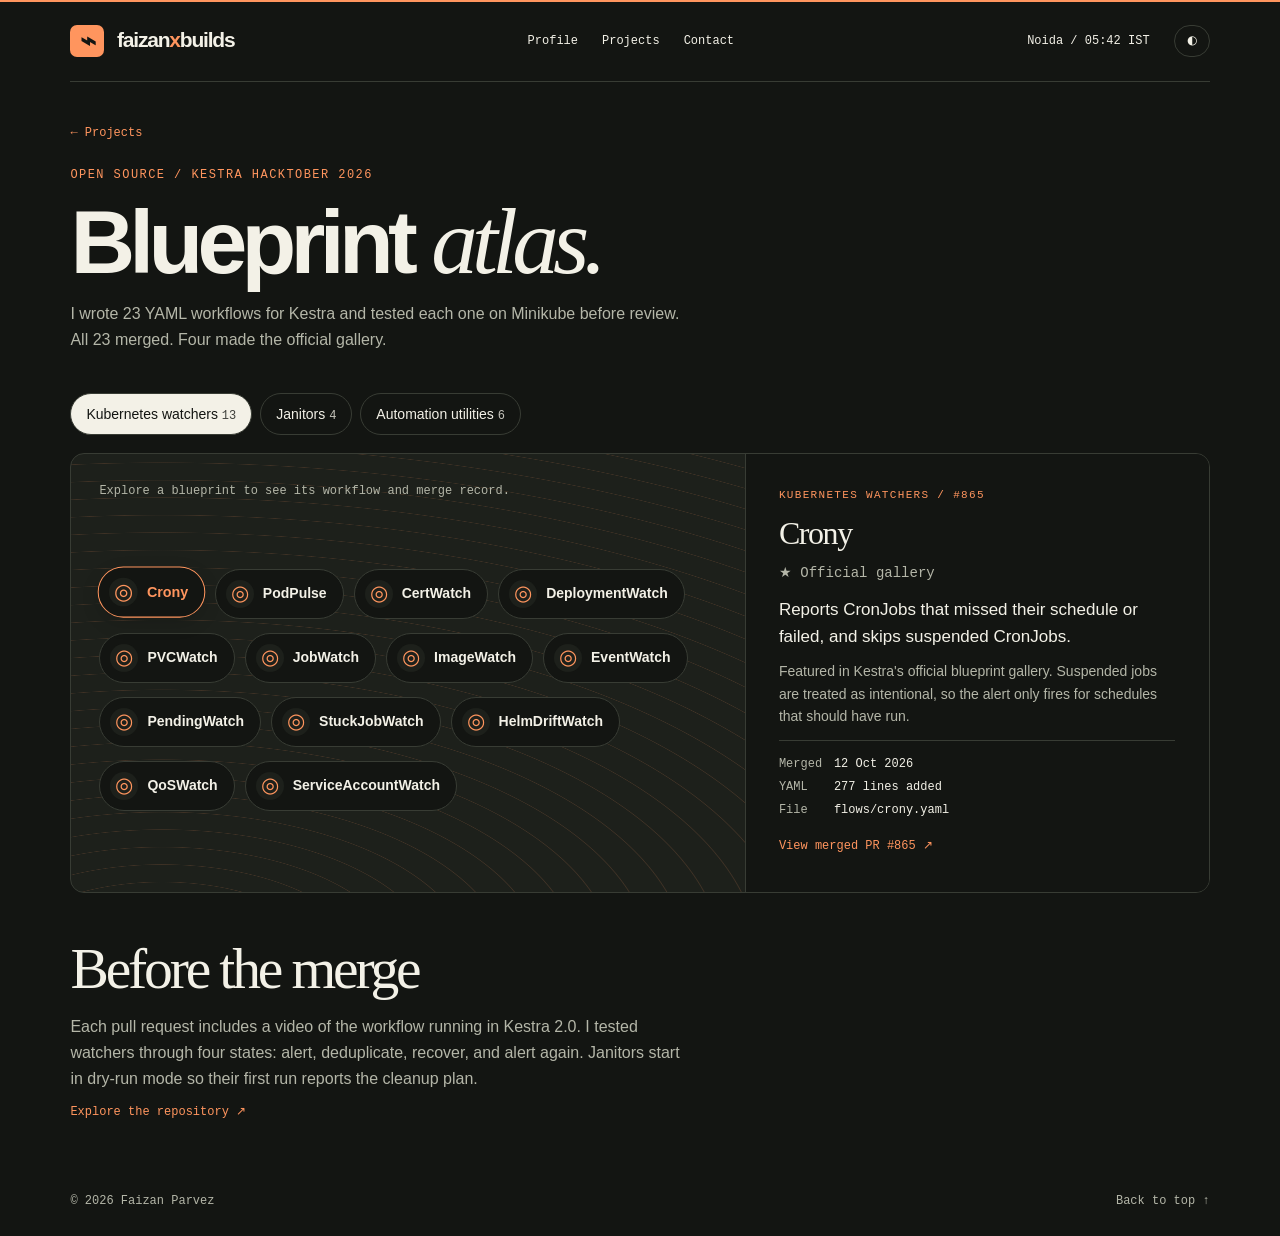
==== commit a1893d81: "Redesign portfolio and add interactive Kestra blueprint atlas" ====
--- a/kestra.html
+++ b/kestra.html
@@ -1,191 +1,92 @@
 <!DOCTYPE html>
-<html lang="en" data-theme="dark">
+
+<html data-theme="dark" lang="en">
 <head>
-<meta charset="UTF-8" />
-<meta name="viewport" content="width=device-width, initial-scale=1.0" />
-<title>Kestra Blueprints | Faizan Parvez</title>
-<meta name="description" content="23 Kestra blueprints merged into kestra-io/blueprints by Faizan Parvez: Kubernetes watchers, janitors, and automation utilities, each runtime-verified with a demo video." />
-<meta property="og:type" content="website" />
-<meta property="og:url" content="https://faizanxbuilds.github.io/kestra.html" />
-<meta property="og:title" content="Kestra Blueprints | Faizan Parvez" />
-<meta property="og:description" content="23 blueprints merged into kestra-io/blueprints: Kubernetes watchers, janitors, and automation utilities." />
-<meta property="og:image" content="https://faizanxbuilds.github.io/og-image.png" />
-<meta name="twitter:card" content="summary_large_image" />
-<meta name="twitter:title" content="Kestra Blueprints | Faizan Parvez" />
-<meta name="twitter:description" content="23 blueprints merged into kestra-io/blueprints: Kubernetes watchers, janitors, and automation utilities." />
-<meta name="twitter:image" content="https://faizanxbuilds.github.io/og-image.png" />
-<link rel="icon" type="image/png" href="assets/favicon-base.png" />
-<link rel="preconnect" href="https://fonts.googleapis.com" />
-<link rel="preconnect" href="https://fonts.gstatic.com" crossorigin />
-<link href="https://fonts.googleapis.com/css2?family=Inter:wght@400;500;600;700;800&family=JetBrains+Mono:wght@400;600&display=swap" rel="stylesheet" />
-<link rel="stylesheet" href="styles.css" />
+<meta charset="utf-8"/>
+<meta content="width=device-width, initial-scale=1.0" name="viewport"/>
+<title>Kestra Blueprints, Faizan Parvez</title>
+<meta content="23 Kestra blueprints merged into kestra-io/blueprints by Faizan Parvez, Kubernetes watchers, janitors, and automation utilities, each runtime-verified with a demo video." name="description"/>
+<meta content="website" property="og:type"/>
+<meta content="https://faizanxbuilds.github.io/kestra.html" property="og:url"/>
+<meta content="23 blueprints merged into kestra-io/blueprints, Kubernetes watchers, janitors, and automation utilities." property="og:description"/>
+<meta content="https://faizanxbuilds.github.io/og-image.png" property="og:image"/>
+<meta content="summary_large_image" name="twitter:card"/>
+<meta content="23 blueprints merged into kestra-io/blueprints, Kubernetes watchers, janitors, and automation utilities." name="twitter:description"/>
+<meta content="https://faizanxbuilds.github.io/og-image.png" name="twitter:image"/>
+<link href="assets/favicon-base.png" rel="icon" type="image/png"/>
+
+<link href="styles.css" rel="stylesheet"/>
+<meta content="Kestra Blueprints, Faizan Parvez" property="og:title"/>
+<meta content="Kestra Blueprints, Faizan Parvez" name="twitter:title"/>
 </head>
-<body>
-<div class="grain" aria-hidden="true"></div>
-
-<header class="nav shell">
-  <a class="brand" href="index.html" aria-label="Home">
-    <span class="brand-plate well"><span class="brand-initials">FP</span></span>
-    <span class="brand-text">Faizan Parvez<small>DevOps · Cloud</small></span>
-  </a>
-  <nav class="links" aria-label="Primary">
-    <a href="index.html#experience">Experience</a>
-    <a href="index.html#projects">Projects</a>
-    <a href="index.html#skills">Skills</a>
-    <a href="index.html#certs">Certs</a>
-    <a href="index.html#education">Education</a>
-    <a href="index.html#contact">Contact</a>
-  </nav>
-  <div class="nav-actions">
-    <button id="themeToggle" class="theme-btn" aria-label="Toggle dark / light mode" title="Toggle dark / light mode">
-      <svg class="theme-icon icon-moon" viewBox="0 0 24 24" width="16" height="16" fill="none" stroke="currentColor" stroke-width="2" stroke-linecap="round"><path d="M21 12.8A9 9 0 1 1 11.2 3 7 7 0 0 0 21 12.8z"/></svg>
-      <svg class="theme-icon icon-sun" viewBox="0 0 24 24" width="16" height="16" fill="none" stroke="currentColor" stroke-width="2" stroke-linecap="round"><circle cx="12" cy="12" r="4"/><path d="M12 2v2M12 20v2M4.9 4.9l1.4 1.4M17.7 17.7l1.4 1.4M2 12h2M20 12h2M4.9 19.1l1.4-1.4M17.7 6.3l1.4-1.4"/></svg>
-    </button>
-    <a class="btn btn-primary" href="assets/Resume.pdf" download="Faizan-Parvez-Resume.pdf">
-      <svg viewBox="0 0 24 24" width="14" height="14" fill="none" stroke="currentColor" stroke-width="2.2" stroke-linecap="round" stroke-linejoin="round"><path d="M12 3v12m0 0 4-4m-4 4-4-4M4 19h16"/></svg>
-      Resume
-    </a>
-  </div>
+<body class="archive">
+<a class="skip" href="#top">Skip to content</a>
+<header>
+<a class="brand" href="index.html">
+<b aria-hidden="true">⌁</b> faizan<span>x</span>builds</a>
+<nav aria-label="Primary">
+<a href="index.html">Profile</a>
+<a href="projects.html">Projects</a>
+<a href="index.html#contact">Contact</a>
+</nav>
+<div class="tools">
+<time>
+</time>
+<button aria-label="Switch theme" id="themeToggle">◐</button>
+</div>
 </header>
-
-<main id="top">
-  <section class="section">
-    <div class="section-head">
-      <h2>Open Source</h2>
-      <span class="rule"></span>
-    </div>
-    <div class="oss-strip card shell reveal">
-      <div class="oss-head">
-        <h3>Kestra Blueprints</h3>
-        <span class="merged-badge">23 Merged</span>
-      </div>
-      <p class="oss-desc">23 blueprints merged into <strong>kestra-io/blueprints</strong> during Hacktober 2026 (Track 02). Every one runtime-verified with a demo video before review; four made it into Kestra's official blueprint gallery. More on the way.</p>
-      <div class="card-links">
-        <a class="card-link" href="https://kestra.io/blueprints/" target="_blank" rel="noopener">Blueprint gallery ↗</a>
-        <a class="card-link" href="index.html">← Back to portfolio</a>
-      </div>
-    </div>
-
-    <div class="oss-strip card shell reveal">
-      <div class="oss-head">
-        <h3>Kubernetes watchers</h3>
-      </div>
-      <p class="oss-desc">Each one watches for one failure mode and pings Slack before it becomes an incident.</p>
-      <div class="oss-item">
-        <p class="oss-title"><strong>Crony</strong><span class="muted">: missed/failed CronJob schedules · ★ in the official gallery</span></p>
-        <div class="card-links"><a class="card-link" href="https://github.com/kestra-io/blueprints/pull/865" target="_blank" rel="noopener">PR #865 ↗</a></div>
-      </div>
-      <div class="oss-item">
-        <p class="oss-title"><strong>PodPulse</strong><span class="muted">: pod crash watcher (CrashLoopBackOff) · ★ in the official gallery</span></p>
-        <div class="card-links"><a class="card-link" href="https://github.com/kestra-io/blueprints/pull/902" target="_blank" rel="noopener">PR #902 ↗</a></div>
-      </div>
-      <div class="oss-item">
-        <p class="oss-title"><strong>CertWatch</strong><span class="muted">: TLS certificate expiry watcher · ★ in the official gallery</span></p>
-        <div class="card-links"><a class="card-link" href="https://github.com/kestra-io/blueprints/pull/1148" target="_blank" rel="noopener">PR #1148 ↗</a></div>
-      </div>
-      <div class="oss-item">
-        <p class="oss-title"><strong>DeploymentWatch</strong><span class="muted">: stuck rollout watcher · ★ in the official gallery</span></p>
-        <div class="card-links"><a class="card-link" href="https://github.com/kestra-io/blueprints/pull/1149" target="_blank" rel="noopener">PR #1149 ↗</a></div>
-      </div>
-      <div class="oss-item">
-        <p class="oss-title"><strong>PVCWatch</strong><span class="muted">: stuck PersistentVolumeClaim watcher</span></p>
-        <div class="card-links"><a class="card-link" href="https://github.com/kestra-io/blueprints/pull/1254" target="_blank" rel="noopener">PR #1254 ↗</a></div>
-      </div>
-      <div class="oss-item">
-        <p class="oss-title"><strong>JobWatch</strong><span class="muted">: failed Job watcher</span></p>
-        <div class="card-links"><a class="card-link" href="https://github.com/kestra-io/blueprints/pull/1255" target="_blank" rel="noopener">PR #1255 ↗</a></div>
-      </div>
-      <div class="oss-item">
-        <p class="oss-title"><strong>ImageWatch</strong><span class="muted">: ImagePullBackOff watcher, names pod, image, and suspected cause</span></p>
-        <div class="card-links"><a class="card-link" href="https://github.com/kestra-io/blueprints/pull/1330" target="_blank" rel="noopener">PR #1330 ↗</a></div>
-      </div>
-      <div class="oss-item">
-        <p class="oss-title"><strong>EventWatch</strong><span class="muted">: Warning event spike aggregator, deduped Slack alerts</span></p>
-        <div class="card-links"><a class="card-link" href="https://github.com/kestra-io/blueprints/pull/1378" target="_blank" rel="noopener">PR #1378 ↗</a></div>
-      </div>
-      <div class="oss-item">
-        <p class="oss-title"><strong>PendingWatch</strong><span class="muted">: stuck-in-Pending pod watcher, reports why each pod cannot be scheduled</span></p>
-        <div class="card-links"><a class="card-link" href="https://github.com/kestra-io/blueprints/pull/2864" target="_blank" rel="noopener">PR #2864 ↗</a></div>
-      </div>
-      <div class="oss-item">
-        <p class="oss-title"><strong>StuckJobWatch</strong><span class="muted">: stuck Job watcher, alerts with elapsed time and log tail, never kills anything</span></p>
-        <div class="card-links"><a class="card-link" href="https://github.com/kestra-io/blueprints/pull/2865" target="_blank" rel="noopener">PR #2865 ↗</a></div>
-      </div>
-      <div class="oss-item">
-        <p class="oss-title"><strong>HelmDriftWatch</strong><span class="muted">: Helm release drift watcher, catches out-of-band kubectl edits</span></p>
-        <div class="card-links"><a class="card-link" href="https://github.com/kestra-io/blueprints/pull/2871" target="_blank" rel="noopener">PR #2871 ↗</a></div>
-      </div>
-      <div class="oss-item">
-        <p class="oss-title"><strong>QoSWatch</strong><span class="muted">: QoS auditor, names pods missing CPU/memory requests or limits, read-only by design</span></p>
-        <div class="card-links"><a class="card-link" href="https://github.com/kestra-io/blueprints/pull/2878" target="_blank" rel="noopener">PR #2878 ↗</a></div>
-      </div>
-      <div class="oss-item">
-        <p class="oss-title"><strong>ServiceAccountWatch</strong><span class="muted">: unused ServiceAccount auditor</span></p>
-        <div class="card-links"><a class="card-link" href="https://github.com/kestra-io/blueprints/pull/4807" target="_blank" rel="noopener">PR #4807 ↗</a></div>
-      </div>
-    </div>
-
-    <div class="oss-strip card shell reveal">
-      <div class="oss-head">
-        <h3>Janitors</h3>
-      </div>
-      <p class="oss-desc">Scheduled cleanup. Each one clears one kind of cluster or repo clutter, on a schedule.</p>
-      <div class="oss-item">
-        <p class="oss-title"><strong>JobJanitor</strong><span class="muted">: completed Kubernetes Job cleaner</span></p>
-        <div class="card-links"><a class="card-link" href="https://github.com/kestra-io/blueprints/pull/1256" target="_blank" rel="noopener">PR #1256 ↗</a></div>
-      </div>
-      <div class="oss-item">
-        <p class="oss-title"><strong>BranchJanitor</strong><span class="muted">: stale GitHub branch cleaner</span></p>
-        <div class="card-links"><a class="card-link" href="https://github.com/kestra-io/blueprints/pull/1318" target="_blank" rel="noopener">PR #1318 ↗</a></div>
-      </div>
-      <div class="oss-item">
-        <p class="oss-title"><strong>ConfigJanitor</strong><span class="muted">: unused ConfigMap and Secret cleaner</span></p>
-        <div class="card-links"><a class="card-link" href="https://github.com/kestra-io/blueprints/pull/1323" target="_blank" rel="noopener">PR #1323 ↗</a></div>
-      </div>
-      <div class="oss-item">
-        <p class="oss-title"><strong>NamespaceJanitor</strong><span class="muted">: stuck Terminating namespace cleaner</span></p>
-        <div class="card-links"><a class="card-link" href="https://github.com/kestra-io/blueprints/pull/1334" target="_blank" rel="noopener">PR #1334 ↗</a></div>
-      </div>
-    </div>
-
-    <div class="oss-strip card shell reveal">
-      <div class="oss-head">
-        <h3>Automation utilities</h3>
-      </div>
-      <p class="oss-desc">Small utilities for dependency bumps, release notes, and health digests.</p>
-      <div class="oss-item">
-        <p class="oss-title"><strong>API Health Monitor</strong><span class="muted">: scheduled API checks, parallel probes, Slack alert on non-200</span></p>
-        <div class="card-links"><a class="card-link" href="https://github.com/kestra-io/blueprints/pull/290" target="_blank" rel="noopener">PR #290 ↗</a></div>
-      </div>
-      <div class="oss-item">
-        <p class="oss-title"><strong>Clusterify</strong><span class="muted">: weekly Kubernetes namespace health digest</span></p>
-        <div class="card-links"><a class="card-link" href="https://github.com/kestra-io/blueprints/pull/357" target="_blank" rel="noopener">PR #357 ↗</a></div>
-      </div>
-      <div class="oss-item">
-        <p class="oss-title"><strong>ReleasePulse</strong><span class="muted">: GitHub release watcher, Slack digest on new releases</span></p>
-        <div class="card-links"><a class="card-link" href="https://github.com/kestra-io/blueprints/pull/439" target="_blank" rel="noopener">PR #439 ↗</a></div>
-      </div>
-      <div class="oss-item">
-        <p class="oss-title"><strong>BumpPilot</strong><span class="muted">: pip dependency bumper, opens PRs for outdated pins</span></p>
-        <div class="card-links"><a class="card-link" href="https://github.com/kestra-io/blueprints/pull/515" target="_blank" rel="noopener">PR #515 ↗</a></div>
-      </div>
-      <div class="oss-item">
-        <p class="oss-title"><strong>dockerDash</strong><span class="muted">: Docker image tag bumper for Dockerfiles</span></p>
-        <div class="card-links"><a class="card-link" href="https://github.com/kestra-io/blueprints/pull/539" target="_blank" rel="noopener">PR #539 ↗</a></div>
-      </div>
-      <div class="oss-item">
-        <p class="oss-title"><strong>PipAuditWatch</strong><span class="muted">: pip dependency vulnerability scanner, fails loud instead of fake-clean</span></p>
-        <div class="card-links"><a class="card-link" href="https://github.com/kestra-io/blueprints/pull/2828" target="_blank" rel="noopener">PR #2828 ↗</a></div>
-      </div>
-    </div>
-  </section>
-</main>
-
+<main id="top" tabindex="-1"><section class="atlas-intro"><a class="card-link" href="projects.html">← Projects</a><p class="eyebrow">Open source / Kestra Hacktober 2026</p><h1>Blueprint <em>atlas.</em></h1><p>I wrote 23 YAML workflows for Kestra and tested each one on Minikube before review. All 23 merged. Four made the official gallery.</p></section><section class="atlas" aria-label="Explore the 23 blueprints"><div class="group-tabs" hidden><button type="button" aria-pressed="true" data-group="0">Kubernetes watchers <small>13</small></button><button type="button" aria-pressed="false" data-group="1">Janitors <small>4</small></button><button type="button" aria-pressed="false" data-group="2">Automation utilities <small>6</small></button></div><div class="atlas-layout"><div class="water-field"><p class="field-hint">Explore a blueprint to see its workflow and merge record.</p><div class="node-pool"><details class="specimen" data-group="0" style="--phase:-0.0s">
+<summary><span class="node-glyph" aria-hidden="true">◎</span>Crony</summary>
+<article class="blueprint-note"><p class="eyebrow">Kubernetes watchers / #865</p><h3>Crony</h3><p class="gallery-label">★ Official gallery</p><p class="purpose">Reports CronJobs that missed their schedule or failed, and skips suspended CronJobs.</p><p>Featured in Kestra&#x27;s official blueprint gallery. Suspended jobs are treated as intentional, so the alert only fires for schedules that should have run.</p><dl><dt>Merged</dt><dd>12 Oct 2026</dd><dt>YAML</dt><dd>277 lines added</dd><dt>File</dt><dd>flows/crony.yaml</dd></dl><a class="card-link" href="https://github.com/kestra-io/blueprints/pull/865">View merged PR #865 ↗</a></article></details><details class="specimen" data-group="0" style="--phase:-0.7s">
+<summary><span class="node-glyph" aria-hidden="true">◎</span>PodPulse</summary>
+<article class="blueprint-note"><p class="eyebrow">Kubernetes watchers / #902</p><h3>PodPulse</h3><p class="gallery-label">★ Official gallery</p><p class="purpose">Alerts on pods in CrashLoopBackOff and on pods that cross a restart threshold.</p><p>Featured in Kestra&#x27;s official blueprint gallery. It catches crash loops early, before a failing workload drains attention or affects users.</p><dl><dt>Merged</dt><dd>12 Oct 2026</dd><dt>YAML</dt><dd>217 lines added</dd><dt>File</dt><dd>flows/podpulse.yaml</dd></dl><a class="card-link" href="https://github.com/kestra-io/blueprints/pull/902">View merged PR #902 ↗</a></article></details><details class="specimen" data-group="0" style="--phase:-1.4s">
+<summary><span class="node-glyph" aria-hidden="true">◎</span>CertWatch</summary>
+<article class="blueprint-note"><p class="eyebrow">Kubernetes watchers / #1148</p><h3>CertWatch</h3><p class="gallery-label">★ Official gallery</p><p class="purpose">Warns when a TLS certificate is within 14 days of expiry.</p><p>Featured in Kestra&#x27;s official blueprint gallery. It reads every TLS secret from the Kubernetes API, so certificates are checked from live cluster state rather than a hand maintained list.</p><dl><dt>Merged</dt><dd>13 Oct 2026</dd><dt>YAML</dt><dd>224 lines added</dd><dt>File</dt><dd>flows/certwatch.yaml</dd></dl><a class="card-link" href="https://github.com/kestra-io/blueprints/pull/1148">View merged PR #1148 ↗</a></article></details><details class="specimen" data-group="0" style="--phase:-2.0999999999999996s">
+<summary><span class="node-glyph" aria-hidden="true">◎</span>DeploymentWatch</summary>
+<article class="blueprint-note"><p class="eyebrow">Kubernetes watchers / #1149</p><h3>DeploymentWatch</h3><p class="gallery-label">★ Official gallery</p><p class="purpose">Detects stuck rollouts, unavailable replicas, and ProgressDeadlineExceeded conditions.</p><p>Featured in Kestra&#x27;s official blueprint gallery. A rollout that stalls is reported while it can still be fixed, not after users notice.</p><dl><dt>Merged</dt><dd>13 Oct 2026</dd><dt>YAML</dt><dd>205 lines added</dd><dt>File</dt><dd>flows/deploymentwatch.yaml</dd></dl><a class="card-link" href="https://github.com/kestra-io/blueprints/pull/1149">View merged PR #1149 ↗</a></article></details><details class="specimen" data-group="0" style="--phase:-2.8s">
+<summary><span class="node-glyph" aria-hidden="true">◎</span>PVCWatch</summary>
+<article class="blueprint-note"><p class="eyebrow">Kubernetes watchers / #1254</p><h3>PVCWatch</h3><p class="purpose">Reports PersistentVolumeClaims stuck in Pending, together with their storage class.</p><p>Naming the storage class in the alert points straight at the most common cause, a missing or misconfigured provisioner.</p><dl><dt>Merged</dt><dd>13 Oct 2026</dd><dt>YAML</dt><dd>196 lines added</dd><dt>File</dt><dd>flows/pvcwatch.yaml</dd></dl><a class="card-link" href="https://github.com/kestra-io/blueprints/pull/1254">View merged PR #1254 ↗</a></article></details><details class="specimen" data-group="0" style="--phase:-0.0s">
+<summary><span class="node-glyph" aria-hidden="true">◎</span>JobWatch</summary>
+<article class="blueprint-note"><p class="eyebrow">Kubernetes watchers / #1255</p><h3>JobWatch</h3><p class="purpose">Alerts on failed Jobs, including BackoffLimitExceeded.</p><p>Failed batch work often fails silently in a cluster. JobWatch makes the failure visible with the reason attached.</p><dl><dt>Merged</dt><dd>13 Oct 2026</dd><dt>YAML</dt><dd>210 lines added</dd><dt>File</dt><dd>flows/jobwatch.yaml</dd></dl><a class="card-link" href="https://github.com/kestra-io/blueprints/pull/1255">View merged PR #1255 ↗</a></article></details><details class="specimen" data-group="0" style="--phase:-0.7s">
+<summary><span class="node-glyph" aria-hidden="true">◎</span>ImageWatch</summary>
+<article class="blueprint-note"><p class="eyebrow">Kubernetes watchers / #1330</p><h3>ImageWatch</h3><p class="purpose">Reports ImagePullBackOff and adds a cause hint: registry auth, a missing imagePullSecret, rate limiting, or a typo.</p><p>The hint shortens diagnosis, because the same symptom has several very different fixes.</p><dl><dt>Merged</dt><dd>14 Oct 2026</dd><dt>YAML</dt><dd>233 lines added</dd><dt>File</dt><dd>flows/imagewatch.yaml</dd></dl><a class="card-link" href="https://github.com/kestra-io/blueprints/pull/1330">View merged PR #1330 ↗</a></article></details><details class="specimen" data-group="0" style="--phase:-1.4s">
+<summary><span class="node-glyph" aria-hidden="true">◎</span>EventWatch</summary>
+<article class="blueprint-note"><p class="eyebrow">Kubernetes watchers / #1378</p><h3>EventWatch</h3><p class="purpose">Detects spikes in Kubernetes Warning events, grouped by object.</p><p>Grouping by object turns a flood of events into one clear signal about which workload needs attention.</p><dl><dt>Merged</dt><dd>14 Oct 2026</dd><dt>YAML</dt><dd>214 lines added</dd><dt>File</dt><dd>flows/eventwatch.yaml</dd></dl><a class="card-link" href="https://github.com/kestra-io/blueprints/pull/1378">View merged PR #1378 ↗</a></article></details><details class="specimen" data-group="0" style="--phase:-2.0999999999999996s">
+<summary><span class="node-glyph" aria-hidden="true">◎</span>PendingWatch</summary>
+<article class="blueprint-note"><p class="eyebrow">Kubernetes watchers / #2864</p><h3>PendingWatch</h3><p class="purpose">Reports pods stuck in Pending, with the scheduler&#x27;s own reason: nodeSelector or affinity, CPU or memory, an unbound PVC, or taints.</p><p>Unschedulable pods are explained, not just listed, so the blocker is visible in the alert itself.</p><dl><dt>Merged</dt><dd>17 Oct 2026</dd><dt>YAML</dt><dd>239 lines added</dd><dt>File</dt><dd>flows/pendingwatch.yaml</dd></dl><a class="card-link" href="https://github.com/kestra-io/blueprints/pull/2864">View merged PR #2864 ↗</a></article></details><details class="specimen" data-group="0" style="--phase:-2.8s">
+<summary><span class="node-glyph" aria-hidden="true">◎</span>StuckJobWatch</summary>
+<article class="blueprint-note"><p class="eyebrow">Kubernetes watchers / #2865</p><h3>StuckJobWatch</h3><p class="purpose">Reports Jobs that run past their SLA, with elapsed time and a log tail.</p><p>It deliberately never kills anything. Long running Jobs get visibility without risk. The watcher reports and leaves the decision to a human.</p><dl><dt>Merged</dt><dd>17 Oct 2026</dd><dt>YAML</dt><dd>242 lines added</dd><dt>File</dt><dd>flows/stuckjobwatch.yaml</dd></dl><a class="card-link" href="https://github.com/kestra-io/blueprints/pull/2865">View merged PR #2865 ↗</a></article></details><details class="specimen" data-group="0" style="--phase:-0.0s">
+<summary><span class="node-glyph" aria-hidden="true">◎</span>HelmDriftWatch</summary>
+<article class="blueprint-note"><p class="eyebrow">Kubernetes watchers / #2871</p><h3>HelmDriftWatch</h3><p class="purpose">Detects live workloads that have drifted from their Helm chart: replicas, images, and env vars.</p><p>A helm upgrade on its own never triggers an alert. Drift is judged on the live workload, so routine upgrades do not create noise while real divergence is caught.</p><dl><dt>Merged</dt><dd>17 Oct 2026</dd><dt>YAML</dt><dd>262 lines added</dd><dt>File</dt><dd>flows/helmdriftwatch.yaml</dd></dl><a class="card-link" href="https://github.com/kestra-io/blueprints/pull/2871">View merged PR #2871 ↗</a></article></details><details class="specimen" data-group="0" style="--phase:-0.7s">
+<summary><span class="node-glyph" aria-hidden="true">◎</span>QoSWatch</summary>
+<article class="blueprint-note"><p class="eyebrow">Kubernetes watchers / #2878</p><h3>QoSWatch</h3><p class="purpose">Reports pods missing CPU or memory requests or limits, and flags BestEffort pods.</p><p>It never sets resources itself. The report shows where resource discipline is missing, while leaving sizing decisions to the team that owns the workload.</p><dl><dt>Merged</dt><dd>17 Oct 2026</dd><dt>YAML</dt><dd>224 lines added</dd><dt>File</dt><dd>flows/qoswatch.yaml</dd></dl><a class="card-link" href="https://github.com/kestra-io/blueprints/pull/2878">View merged PR #2878 ↗</a></article></details><details class="specimen" data-group="0" style="--phase:-1.4s">
+<summary><span class="node-glyph" aria-hidden="true">◎</span>ServiceAccountWatch</summary>
+<article class="blueprint-note"><p class="eyebrow">Kubernetes watchers / #4807</p><h3>ServiceAccountWatch</h3><p class="purpose">Audits unused ServiceAccounts and never deletes anything.</p><p>Pods from completed Jobs count as references. Unused accounts are a quiet security risk. The audit is read only, and completed Job pods are counted so an account in real use is not flagged.</p><dl><dt>Merged</dt><dd>28 Oct 2026</dd><dt>YAML</dt><dd>272 lines added</dd><dt>File</dt><dd>flows/serviceaccountwatch.yaml</dd></dl><a class="card-link" href="https://github.com/kestra-io/blueprints/pull/4807">View merged PR #4807 ↗</a></article></details><details class="specimen" data-group="1" style="--phase:-0.0s">
+<summary><span class="node-glyph" aria-hidden="true">◇</span>JobJanitor</summary>
+<article class="blueprint-note"><p class="eyebrow">Janitors / #1256</p><h3>JobJanitor</h3><p class="purpose">Deletes completed Jobs past their retention period.</p><p>It never deletes failed Jobs, and dry run defaults to true. Failed Jobs are kept for debugging. With dry run on by default, the first runs only report what would be removed.</p><dl><dt>Merged</dt><dd>13 Oct 2026</dd><dt>YAML</dt><dd>244 lines added</dd><dt>File</dt><dd>flows/jobjanitor.yaml</dd></dl><a class="card-link" href="https://github.com/kestra-io/blueprints/pull/1256">View merged PR #1256 ↗</a></article></details><details class="specimen" data-group="1" style="--phase:-0.7s">
+<summary><span class="node-glyph" aria-hidden="true">◇</span>BranchJanitor</summary>
+<article class="blueprint-note"><p class="eyebrow">Janitors / #1318</p><h3>BranchJanitor</h3><p class="purpose">Cleans up stale GitHub branches.</p><p>It never touches the default branch, protected branches, or branches with an open pull request, and supports forks via an upstream_repo setting. Stale branches are removed only when every safety check passes, including on fork based workflows.</p><dl><dt>Merged</dt><dd>14 Oct 2026</dd><dt>YAML</dt><dd>281 lines added</dd><dt>File</dt><dd>flows/branchjanitor.yaml</dd></dl><a class="card-link" href="https://github.com/kestra-io/blueprints/pull/1318">View merged PR #1318 ↗</a></article></details><details class="specimen" data-group="1" style="--phase:-1.4s">
+<summary><span class="node-glyph" aria-hidden="true">◇</span>ConfigJanitor</summary>
+<article class="blueprint-note"><p class="eyebrow">Janitors / #1323</p><h3>ConfigJanitor</h3><p class="purpose">Finds unused ConfigMaps and Secrets by cross referencing envFrom, env, volumes, and imagePullSecrets.</p><p>An object is only called unused after all four reference styles are checked, which is what makes the cleanup safe to run.</p><dl><dt>Merged</dt><dd>14 Oct 2026</dd><dt>YAML</dt><dd>266 lines added</dd><dt>File</dt><dd>flows/configjanitor.yaml</dd></dl><a class="card-link" href="https://github.com/kestra-io/blueprints/pull/1323">View merged PR #1323 ↗</a></article></details><details class="specimen" data-group="1" style="--phase:-2.0999999999999996s">
+<summary><span class="node-glyph" aria-hidden="true">◇</span>NamespaceJanitor</summary>
+<article class="blueprint-note"><p class="eyebrow">Janitors / #1334</p><h3>NamespaceJanitor</h3><p class="purpose">Clears finalizers on namespaces stuck in Terminating.</p><p>It never touches kube-system, kube-public, or kube-node-lease. A stuck namespace blocks cleanup and redeploys. The janitor unblocks it while keeping system namespaces out of reach.</p><dl><dt>Merged</dt><dd>14 Oct 2026</dd><dt>YAML</dt><dd>271 lines added</dd><dt>File</dt><dd>flows/namespacejanitor.yaml</dd></dl><a class="card-link" href="https://github.com/kestra-io/blueprints/pull/1334">View merged PR #1334 ↗</a></article></details><details class="specimen" data-group="2" style="--phase:-0.0s">
+<summary><span class="node-glyph" aria-hidden="true">✳</span>API Health Monitor</summary>
+<article class="blueprint-note"><p class="eyebrow">Automation utilities / #290</p><h3>API Health Monitor</h3><p class="purpose">Checks a list of websites every 30 minutes and sends a Slack alert when any site stops returning HTTP 200.</p><p>A Schedule trigger runs the checks in parallel. An errors handler also alerts when a host cannot be reached at all, so a silent outage still surfaces. Timeouts allow for slow cold starts.</p><dl><dt>Merged</dt><dd>2 Oct 2026</dd><dt>YAML</dt><dd>71 lines added</dd><dt>File</dt><dd>flows/api-health-monitor.yaml</dd></dl><a class="card-link" href="https://github.com/kestra-io/blueprints/pull/290">View merged PR #290 ↗</a></article></details><details class="specimen" data-group="2" style="--phase:-0.7s">
+<summary><span class="node-glyph" aria-hidden="true">✳</span>Clusterify</summary>
+<article class="blueprint-note"><p class="eyebrow">Automation utilities / #357</p><h3>Clusterify</h3><p class="purpose">Sends a weekly Kubernetes namespace health digest to Slack, built for small clusters that run without Prometheus.</p><p>The digest rolls up namespace health into one readable message, giving small teams a regular health signal without running a full monitoring stack.</p><dl><dt>Merged</dt><dd>4 Oct 2026</dd><dt>YAML</dt><dd>181 lines added</dd><dt>File</dt><dd>flows/k8s-namespace-health-digest.yaml</dd></dl><a class="card-link" href="https://github.com/kestra-io/blueprints/pull/357">View merged PR #357 ↗</a></article></details><details class="specimen" data-group="2" style="--phase:-1.4s">
+<summary><span class="node-glyph" aria-hidden="true">✳</span>ReleasePulse</summary>
+<article class="blueprint-note"><p class="eyebrow">Automation utilities / #439</p><h3>ReleasePulse</h3><p class="purpose">Watches a GitHub repository and files a GitHub issue when a new release appears.</p><p>The last seen release tag is stored in the Kestra KV store, so each release is announced once and repeat runs stay quiet.</p><dl><dt>Merged</dt><dd>5 Oct 2026</dd><dt>YAML</dt><dd>118 lines added</dd><dt>File</dt><dd>flows/github-release-watcher.yaml</dd></dl><a class="card-link" href="https://github.com/kestra-io/blueprints/pull/439">View merged PR #439 ↗</a></article></details><details class="specimen" data-group="2" style="--phase:-2.0999999999999996s">
+<summary><span class="node-glyph" aria-hidden="true">✳</span>BumpPilot</summary>
+<article class="blueprint-note"><p class="eyebrow">Automation utilities / #515</p><h3>BumpPilot</h3><p class="purpose">Finds outdated pip pins and opens pull requests to update them, running on Mondays at 9am UTC.</p><p>Dependency updates arrive as reviewable pull requests instead of silent drift, so a maintainer can check and merge each bump on its own merits.</p><dl><dt>Merged</dt><dd>9 Oct 2026</dd><dt>YAML</dt><dd>282 lines added</dd><dt>File</dt><dd>flows/bump-pilot.yaml</dd></dl><a class="card-link" href="https://github.com/kestra-io/blueprints/pull/515">View merged PR #515 ↗</a></article></details><details class="specimen" data-group="2" style="--phase:-2.8s">
+<summary><span class="node-glyph" aria-hidden="true">✳</span>dockerDash</summary>
+<article class="blueprint-note"><p class="eyebrow">Automation utilities / #539</p><h3>dockerDash</h3><p class="purpose">Bumps Docker image tags in Dockerfiles, running on Wednesdays at 9am UTC.</p><p>Like BumpPilot, updates are proposed as pull requests, keeping base image versions current without manual scanning of every Dockerfile.</p><dl><dt>Merged</dt><dd>9 Oct 2026</dd><dt>YAML</dt><dd>332 lines added</dd><dt>File</dt><dd>flows/docker-dash.yaml</dd></dl><a class="card-link" href="https://github.com/kestra-io/blueprints/pull/539">View merged PR #539 ↗</a></article></details><details class="specimen" data-group="2" style="--phase:-0.0s">
+<summary><span class="node-glyph" aria-hidden="true">✳</span>PipAuditWatch</summary>
+<article class="blueprint-note"><p class="eyebrow">Automation utilities / #2828</p><h3>PipAuditWatch</h3><p class="purpose">Runs pip-audit against the OSV database and alerts with the package, version, CVE id, and fixed version.</p><p>A vulnerability alert that names the fix lets a maintainer act immediately instead of starting a search.</p><dl><dt>Merged</dt><dd>17 Oct 2026</dd><dt>YAML</dt><dd>220 lines added</dd><dt>File</dt><dd>flows/pipauditwatch.yaml</dd></dl><a class="card-link" href="https://github.com/kestra-io/blueprints/pull/2828">View merged PR #2828 ↗</a></article></details></div></div></div></section><section class="proof"><h2>Before the merge</h2><p>Each pull request includes a video of the workflow running in Kestra 2.0. I tested watchers through four states: alert, deduplicate, recover, and alert again. Janitors start in dry-run mode so their first run reports the cleanup plan.</p><a class="card-link" href="https://github.com/kestra-io/blueprints">Explore the repository ↗</a></section></main>
 <footer>
-  <span>© 2026 Faizan Parvez · Built with HTML and CSS</span>
-  <a href="#top">Back to top ↑</a>
+<span>© 2026 Faizan Parvez</span>
+<a href="#top">Back to top ↑</a>
 </footer>
-
-<script src="script.js"></script>
+<script src="script.js">
+</script>
 </body>
 </html>
--- a/styles.css
+++ b/styles.css
@@ -1,259 +1,94 @@
-/* Faizan Parvez: one-page portfolio
-   Subtle skeuomorphism (shadow.md): top-light, raised shells + inset wells.
-   Kept restrained: depth only on shells/wells/knob, flat text elsewhere. */
+﻿:root{--bg:#131512;--ink:#f3f1e7;--dim:#b4b6a8;--line:#383c34;--hot:#ff955e;--surface:#1d201b;color-scheme:dark}
+[data-theme=light]{--bg:#f5f2e8;--ink:#1b211a;--dim:#53594d;--line:#c5c7b8;--hot:#a63e0b;--surface:#e8e7db;color-scheme:light}
+*{box-sizing:border-box}
+html{scroll-behavior:smooth}
+body,.archive{margin:0;background:var(--bg);color:var(--ink);font:16px/1.6 Arial,sans-serif}
+header,main,footer{width:min(89%,1440px);margin:auto}
+header{min-height:82px;display:flex;align-items:center;justify-content:space-between;border-bottom:1px solid var(--line);gap:20px}
+a,button{color:inherit}a{text-decoration:none}button{cursor:pointer;font:inherit}a:hover,button:hover{color:var(--hot)}
+header .brand{font:bold 21px Arial;letter-spacing:-1.2px}
+.brand b{background:var(--hot);color:var(--bg);font:900 27px/32px Arial;display:inline-block;text-align:center;width:34px;border-radius:7px;margin-right:8px;vertical-align:middle}
+.brand span,em,h1 span,.eyebrow,.org{color:var(--hot)}nav,.tools,.actions,.card-links,.social,.hero-cta{display:flex;align-items:center;gap:24px;flex-wrap:wrap}
+nav a,.tools,.eyebrow,figcaption,.status,.date,footer,.card-link,.merged-badge{font:12px/1.5 Consolas,monospace}
+button{background:transparent;border:1px solid var(--line);border-radius:30px;padding:6px 12px}
+.skip{position:fixed;left:0;top:-100px}.skip:focus{top:0;z-index:9;background:var(--bg);padding:12px}
+.hero{display:grid;grid-template-columns:1fr 1fr;align-items:center;gap:4%;padding:clamp(42px,5vw,88px) 0}
+.eyebrow{text-transform:uppercase;letter-spacing:.12em;margin:0 0 24px}
+.eyebrow i{display:inline-block;background:var(--hot);width:7px;height:7px;border-radius:50%;margin-right:7px}
+h1,h2,h3,p,figure{margin:0}h1{font:600 clamp(75px,9.4vw,150px)/.82 Arial;letter-spacing:-.085em}
+h1 em{font:italic normal 1.04em/.9 Georgia;letter-spacing:-.085em;color:var(--ink)}
+.hero h2{margin:28px 0 8px;font-size:clamp(19px,2vw,30px);letter-spacing:-.04em}
+.lede,.project-one,.section p,.feature p,.pagehero>p:last-child{color:var(--dim);max-width:55ch}
+.actions{margin-top:25px;font-size:14px;font-weight:600}.actions a,.btn,.card-link{display:inline-block;transition:transform .45s cubic-bezier(.2,1.75,.45,1)}
+.actions a:hover,.btn:hover,.card-link:hover{transform:translateY(-3px)}
+.cta,.btn-primary{background:var(--hot);color:var(--bg);padding:11px 20px;border-radius:30px}.cta:hover,.btn-primary:hover{color:var(--bg)}
+.instrument{position:relative;align-self:stretch;display:grid;align-content:center;min-width:0;background:radial-gradient(ellipse at center,color-mix(in srgb,var(--hot) 7%,transparent),transparent 65%)}
+canvas{width:100%;aspect-ratio:1.22;display:block}
+figcaption{display:flex;align-items:center;justify-content:space-between;color:var(--dim);font-size:10px;letter-spacing:.12em;border-top:1px solid var(--line);padding-top:10px}
+figcaption button{font-size:11px;letter-spacing:0}
+.stats{display:grid;grid-template-columns:repeat(3,1fr);border-block:1px solid var(--line);padding:23px 0}
+.stats div{display:flex;align-items:center;gap:16px;padding-left:8%;border-left:1px solid var(--line)}.stats div:first-child{border:0;padding:0}.stats strong{font:italic 42px Georgia}.stats span{font:12px Consolas,monospace;color:var(--dim)}
+.section{padding:60px 0;border-bottom:1px solid var(--line)}
+.section-head h2,.contact h2,.feature h2,.archive h2{font:normal clamp(34px,4.5vw,66px)/1.1 Georgia;letter-spacing:-.055em;margin-bottom:30px}
+.card-top,.edu,.project-head,.oss-head,footer{display:flex;align-items:baseline;justify-content:space-between;gap:12px}.bullets{max-width:85ch;padding-left:20px;color:var(--dim)}h3{font-size:22px;letter-spacing:-.035em}.tags{display:flex;flex-wrap:wrap;gap:6px}.tags span,.cgpa{padding:4px 10px;border:1px solid var(--line);border-radius:3px;font-size:13px}.grid{display:grid;grid-template-columns:repeat(2,minmax(0,1fr));gap:30px}.skills-grid>.card,.certs-grid>.card{padding:24px;background:var(--surface)}.mini{margin-bottom:12px}.cert-list{list-style:none;padding:0}.cert-list li{padding:10px 0;border-top:1px solid var(--line)}.cert-list span,.cert-list a{display:block}.cert-list a,.card-link,u{color:var(--hot)}.edu-right{display:grid;gap:8px}.hero-cta,.social{margin:18px 0}.social{justify-content:flex-end}footer{padding:25px 0;color:var(--dim)}
+.pagehero{padding:65px 0 36px}.pagehero h1{font-size:clamp(60px,8vw,115px);margin-bottom:22px}.feature{display:grid;grid-template-columns:1fr 1fr;align-items:center;background:var(--surface);padding:4%;gap:4%}.feature img,.preview-tile img{display:block;width:100%;height:auto}.feature u{display:block;margin-top:20px}.oss-strip{padding:25px 0 45px}.projects-grid{gap:48px 4%}.preview-tile{display:grid;align-items:end;aspect-ratio:1.7;overflow:hidden;background:var(--surface);border:1px solid var(--line);padding:6% 7% 0;border-radius:8px}.preview-tile img{transform-origin:bottom;transition:transform .55s cubic-bezier(.2,1.8,.4,1)}.project:hover img,.project:focus-within img{transform:scale(.94)}.project-head{margin:15px 0 4px}.paper{padding:8%;background:#e9e4d3;color:#21231c;font:italic clamp(18px,2.5vw,36px) Georgia}.section .paper p{color:inherit}.paper-kicker{font:12px monospace}.card-links{margin-top:12px}
+.archive .reveal{opacity:1;transform:none}.archive header{position:static}.archive .brand span{display:inline}
+@keyframes arrive{from{opacity:0;transform:translateY(20px)}75%{transform:translateY(-2px)}to{opacity:1;transform:none}}
+@media(prefers-reduced-motion:no-preference){.intro,.instrument,.arrived{animation:arrive .85s both}.instrument{animation-delay:.12s}}
+@media(max-width:760px){header,main,footer{width:90%}header{gap:8px;min-height:66px}.tools time{display:none}nav{gap:12px}.brand b{display:none}.hero{grid-template-columns:1fr;padding:35px 0 24px;gap:6px}.instrument{width:min(100%,440px);margin:auto}canvas{aspect-ratio:1.65}.stats{padding:18px 0}.stats div{display:grid;gap:5px}.stats strong{font-size:31px}.stats span{font-size:11px}.grid,.feature{grid-template-columns:1fr}.section{padding:38px 0}.card-top,.edu{align-items:flex-start;flex-direction:column}.pagehero h1{line-height:1}.feature img{margin-top:20px}.tools button{padding:4px 8px}.actions{margin-top:18px}.eyebrow{font-size:10px}.social{justify-content:flex-start}}
+@media(prefers-reduced-motion:reduce){html{scroll-behavior:auto}*,*::before,*::after{transition:none!important;animation:none!important}}
+nav a[aria-current]{text-decoration:underline;text-decoration-color:var(--hot);text-underline-offset:6px}
+.work-head{display:flex;align-items:center;justify-content:space-between;margin:12px 0 20px}.work-head h2{font:normal 40px Georgia;letter-spacing:-.05em}.pager{display:flex;gap:8px}.pager button:disabled{opacity:.4;cursor:default}
+@media(min-width:761px){.projects-grid{display:grid;grid-auto-flow:column;grid-auto-columns:min(42vw,560px);grid-template-columns:none;gap:28px;overflow-x:auto;scroll-snap-type:x mandatory;padding:0 1px 22px;scrollbar-color:var(--hot) var(--line)}.project{scroll-snap-align:start}}
+@media(max-width:760px){.pager{display:none}}
+.archive .oss-group,.archive .oss-item{padding-block:15px;border-bottom:1px solid var(--line)}.archive h1{font-size:clamp(50px,7vw,85px);margin:12px 0 36px}.archive .section-head{margin-bottom:20px}.archive .oss-list{padding-left:0;list-style:none}.archive .oss-title{color:var(--ink)}.archive .muted{color:var(--dim)}
+:focus-visible{outline:2px solid var(--hot);outline-offset:3px}.arrived:focus-within{animation:none}
+@keyframes trace{from{transform:scaleX(0)}to{transform:scaleX(1)}}
+@supports(animation-timeline:scroll()){
+ @media(prefers-reduced-motion:no-preference){
+  body::before{content:"";position:fixed;top:0;left:0;width:100%;height:2px;background:var(--hot);transform-origin:left;z-index:5;animation:trace linear both;animation-timeline:scroll()}
+ }
+}
+@media(prefers-reduced-motion:no-preference){
+ .intro h1 em{display:inline-block;animation:arrive 1s .12s both}
+ .hero .actions{animation:arrive .75s .24s both}
+}
+h1{line-height:.88;letter-spacing:-.064em}h1 em{letter-spacing:-.062em}.section-head h2{letter-spacing:-.038em}
+.dot{display:inline-block;width:6px;height:6px;border-radius:50%;margin-right:5px;background:var(--hot)}.dot-code,.dot-paper{background:var(--dim)}.status,.merged-badge{padding:3px 9px;border:1px solid var(--line);border-radius:20px}
+.paper-bar{display:block;height:1px;background:currentColor;margin:5px 0;opacity:.35}.feature img{border:1px solid var(--line);border-radius:6px}.preview-tile{aspect-ratio:1.4}
+.muted,.trainee{color:var(--dim)}.edu-right{justify-items:start}.btn-ghost{border-bottom:1px solid var(--line)}
+@keyframes settle{from{transform:translateY(14px)}75%{transform:translateY(-2px)}to{transform:none}}
+@media(prefers-reduced-motion:no-preference){.arrived{animation-name:settle}}
+@media(max-width:380px){header{flex-wrap:wrap;padding:9px 0}.stats span{font-size:10px}}
 
-:root { color-scheme: dark; }
-[data-theme="dark"] {
-  color-scheme: dark;
-  --scene: #0f0f0f;
-  --scene-glow: radial-gradient(1100px 500px at 50% -8%, #222222 0%, #0f0f0f 60%);
-  --shell-top: #202020;
-  --shell-bottom: #191919;
-  --shell-border: rgba(255,255,255,.07);
-  --inset-bg: #0a0a0a;
-  --inset-edge: rgba(255,255,255,.32);
-  --text: #ededeb;
-  --muted: #a9a7a1;
-  --faint: #7d7c78;
-  --accent: #f0b35e;
-  --accent-ink: #241503;
-  --accent-soft: rgba(240,179,94,.14);
-  --link: #8fb4ff;
-  --tag-bg: #101010;
-  --shadow-lift: 0 10px 10px -9px rgba(0,0,0,.44), 0 20px 20px -14px rgba(0,0,0,.38), 0 0 6px 0 rgba(0,0,0,.38);
-  --btn-ghost-bg: #141414;
+.stat-link{font:12px Consolas,monospace;text-decoration:underline;text-underline-offset:4px}
+.atlas-intro{padding:36px 0 28px}.atlas-intro .eyebrow{margin:22px 0 16px}.archive .atlas-intro h1{font-size:clamp(56px,7vw,110px);margin:0 0 18px}.atlas-intro>p:last-child,.proof p{max-width:70ch;color:var(--dim)}
+.group-tabs{display:flex;flex-wrap:wrap;gap:8px;margin:12px 0 18px}.group-tabs button{padding:9px 15px;font-size:14px}.group-tabs small{font:12px monospace;opacity:.8}.group-tabs [aria-pressed=true]{background:var(--ink);color:var(--bg)}
+.atlas [hidden]{display:none!important}
+.atlas-layout{position:relative;border:1px solid var(--line);border-radius:14px;overflow:clip;background:var(--surface)}
+.water-field{padding:clamp(16px,2.7vw,42px);background:repeating-radial-gradient(ellipse at 15% 118%,transparent 0 20px,color-mix(in srgb,var(--hot) 10%,transparent) 21px,transparent 22px 35px)}
+.field-hint{font:12px/1.5 Consolas,monospace;color:var(--dim);margin-bottom:20px}
+.specimen summary{cursor:pointer;list-style:none;border:1px solid var(--line);border-radius:32px;background:var(--bg);color:var(--ink);display:flex;align-items:center;gap:9px;padding:10px 16px 10px 10px;font:600 14px/1.3 Arial;min-height:44px}
+.specimen summary::-webkit-details-marker{display:none}.node-glyph{width:28px;height:28px;border-radius:50%;display:grid;place-items:center;color:var(--hot);background:var(--surface);font:21px Georgia}
+.specimen[open]>summary{color:var(--hot);border-color:var(--hot);box-shadow:0 6px 18px #0002}
+.blueprint-note{padding:24px;background:var(--bg);border-radius:9px;overflow-wrap:anywhere}.blueprint-note h3{font:normal clamp(25px,2.5vw,40px)/1.1 Georgia;letter-spacing:-.045em;margin-bottom:12px}.blueprint-note p{font-size:14px;color:var(--dim)}.blueprint-note .purpose{font-size:17px;color:var(--ink);margin-bottom:10px}.blueprint-note .eyebrow,.gallery-label{font:11px/1.5 Consolas,monospace;color:var(--hot);margin-bottom:12px}.blueprint-note dl{display:grid;grid-template-columns:50px 1fr;gap:5px;font:12px/1.5 Consolas,monospace;border-top:1px solid var(--line);padding-top:14px}.blueprint-note dt{color:var(--dim)}.blueprint-note dd{margin:0}
+.proof{padding:44px 0}.proof h2{margin-bottom:14px}.proof .card-link{margin-top:12px}
+@media(min-width:821px){
+ .interactive .atlas-layout{display:grid;grid-template-columns:minmax(0,1.45fr) minmax(0,1fr);min-height:440px}
+ .interactive .water-field,.interactive .node-pool,.interactive .specimen{display:contents}
+ .interactive .field-hint{grid-area:1/1;align-self:start;margin:28px 28px 0}
+ .interactive .node-pool{display:flex;grid-area:1/1;align-self:center;flex-wrap:wrap;align-items:center;align-content:center;gap:14px 10px;padding:65px 28px 32px}
+ .interactive .specimen{display:block}
+ .interactive .blueprint-note{position:absolute;right:0;top:0;width:40.8%;height:100%;overflow:auto;border-radius:0;border-left:1px solid var(--line);padding:clamp(20px,2.6vw,42px)}
+ .interactive .atlas-layout{background:repeating-radial-gradient(ellipse at 8% 116%,var(--surface) 0 20px,color-mix(in srgb,var(--hot) 15%,var(--surface)) 21px,var(--surface) 22px 36px)}
 }
-[data-theme="light"] {
-  color-scheme: light;
-  --scene: #e7e4dd;
-  --scene-glow: radial-gradient(1100px 500px at 50% -8%, #ffffff 0%, #e7e4dd 62%);
-  --shell-top: #ffffff;
-  --shell-bottom: #e6e2d9;
-  --shell-border: rgba(60,50,30,.12);
-  --inset-bg: #d3cec2;
-  --inset-edge: rgba(255,255,255,.95);
-  --text: #201d18;
-  --muted: #6d675c;
-  --faint: #8d877b;
-  --accent: #9a5b00;
-  --accent-ink: #fff7e8;
-  --accent-soft: rgba(154,91,0,.12);
-  --link: #274fc4;
-  --tag-bg: #d8d3c7;
-  --shadow-lift: 0 1px 0 rgba(255,255,255,.7) inset, 0 10px 18px -12px rgba(70,58,35,.35), 0 2px 6px -2px rgba(70,58,35,.18);
-  --btn-ghost-bg: #f2efe8;
+@media(max-width:820px){.node-pool{display:flex;flex-wrap:wrap;align-items:flex-start;gap:8px}.specimen[open]{width:100%}.blueprint-note{margin-top:8px}.group-tabs button{padding:7px 10px}}
+@keyframes buoy{0%,100%{translate:0 1px}50%{translate:0 -3px}}
+@keyframes surface-note{from{opacity:.6;transform:translateY(7px)}75%{transform:translateY(-1px)}to{opacity:1;transform:none}}
+@media(prefers-reduced-motion:no-preference){
+ .instrument canvas,.section-head h2,.project .preview-tile img,.stats strong,.pagehero h1,.atlas-intro h1,.proof h2,.oss-head,.work-head{translate:0 var(--water-shift,0px)}
+ .node-glyph{animation:buoy 4s ease-in-out var(--phase) infinite}
+ .specimen summary{transition:transform .45s cubic-bezier(.2,1.65,.4,1),border-color .2s}
+ .specimen[open]>summary{transform:translateY(-2px) scale(1.025)}
+ .blueprint-note{animation:surface-note .3s ease-out}
 }
-
-* { box-sizing: border-box; }
-html { scroll-behavior: smooth; }
-body {
-  margin: 0;
-  font-family: "Inter", system-ui, -apple-system, sans-serif;
-  background: var(--scene);
-  background-image: var(--scene-glow);
-  background-attachment: fixed;
-  color: var(--text);
-  line-height: 1.6;
-  transition: background .35s ease, color .35s ease;
-  -webkit-font-smoothing: antialiased;
-}
-.mono { font-family: "JetBrains Mono", monospace; }
-
-/* film grain generated with ffmpeg (assets/grain.png), tiled very subtly */
-.grain {
-  position: fixed; inset: 0; z-index: 50; pointer-events: none; opacity: .05;
-  background: url("assets/grain.png"); mix-blend-mode: overlay;
-}
-[data-theme="light"] .grain { opacity: .07; mix-blend-mode: multiply; }
-
-/* ---------- skeuomorphic primitives (subtle) ---------- */
-.shell {
-  background: linear-gradient(to bottom, var(--shell-top), var(--shell-bottom));
-  border: 1px solid var(--shell-border);
-  border-radius: 18px;
-}
-[data-theme="dark"] .shell {
-  box-shadow: 0 1px .5px rgba(255,255,255,.10) inset,
-              0 1px 2px rgba(255,255,255,.21) inset,
-              var(--shadow-lift);
-}
-[data-theme="light"] .shell {
-  box-shadow: var(--shadow-lift);
-}
-.well {
-  background: var(--inset-bg);
-  border-radius: 999px;
-  border: 1px solid transparent;
-}
-[data-theme="dark"] .well {
-  box-shadow: 0 .5px 0 var(--inset-edge), 0 2px 6px rgba(0,0,0,.56) inset;
-  color: var(--muted);
-}
-[data-theme="light"] .well {
-  box-shadow: 0 1px 0 var(--inset-edge), 0 2px 6px rgba(70,58,35,.28) inset;
-  color: var(--muted);
-}
-
-/* ---------- nav ---------- */
-.nav {
-  position: sticky; top: 12px; z-index: 40;
-  width: calc(100% - 32px); max-width: 1028px; margin: 12px auto 0; padding: 10px 14px;
-  display: flex; align-items: center; gap: 16px;
-  border-radius: 16px;
-}
-.brand { display: flex; align-items: center; gap: 10px; text-decoration: none; color: var(--text); }
-.brand-plate {
-  width: 38px; height: 38px; display: grid; place-items: center;
-  border-radius: 12px;
-}
-.brand-initials {
-  font-weight: 800; font-size: 14px; letter-spacing: .5px; color: var(--accent);
-}
-.brand-text { font-weight: 700; font-size: 15px; line-height: 1.1; display: flex; flex-direction: column; }
-.brand-text small { font-weight: 500; font-size: 11px; color: var(--faint); letter-spacing: .4px; }
-.links { display: flex; gap: 2px; margin-left: auto; }
-.links a {
-  color: var(--muted); text-decoration: none; font-size: 13.5px; font-weight: 500;
-  padding: 7px 11px; border-radius: 10px;
-}
-.links a:hover { color: var(--text); background: var(--accent-soft); }
-.nav-actions { display: flex; align-items: center; gap: 10px; }
-
-/* skeuomorphic theme button: single raised popping circle */
-.theme-btn {
-  width: 38px; height: 38px; border-radius: 50%; padding: 0; flex: none;
-  display: grid; place-items: center; cursor: pointer;
-  color: var(--accent);
-  background: linear-gradient(to bottom, var(--shell-top), var(--shell-bottom));
-  border: 1px solid var(--shell-border);
-  transition: transform .12s ease, color .3s;
-}
-[data-theme="dark"] .theme-btn {
-  box-shadow: 0 1px .5px rgba(255,255,255,.12) inset, 0 1px 2px rgba(255,255,255,.25) inset,
-              0 4px 8px -2px rgba(0,0,0,.7);
-}
-[data-theme="light"] .theme-btn {
-  box-shadow: 0 1px 0 rgba(255,255,255,.9) inset, 0 4px 8px -3px rgba(70,58,35,.5);
-}
-.theme-btn:hover { color: var(--text); }
-.theme-btn:active { transform: scale(.93); }
-.theme-icon { grid-area: 1 / 1; }
-[data-theme="dark"] .icon-moon { display: none; }
-[data-theme="light"] .icon-sun { display: none; }
-/* ---------- buttons ---------- */
-.btn {
-  display: inline-flex; align-items: center; gap: 8px;
-  font-size: 13.5px; font-weight: 600; text-decoration: none;
-  padding: 10px 16px; border-radius: 12px; border: 1px solid transparent;
-  cursor: pointer; transition: transform .12s ease, filter .2s;
-}
-.btn:active { transform: scale(.97); }
-.btn-primary {
-  color: var(--accent-ink);
-  background: linear-gradient(to bottom, #ffd9a0, var(--accent));
-  box-shadow: 0 1px 0 rgba(255,255,255,.55) inset, 0 -1px 0 rgba(0,0,0,.15) inset,
-              0 8px 14px -8px rgba(0,0,0,.6);
-}
-[data-theme="light"] .btn-primary { background: linear-gradient(to bottom, #c77e12, #9a5b00); color: #fff7e8; }
-.btn-primary:hover { filter: brightness(1.06); }
-.btn-ghost {
-  color: var(--text); background: var(--btn-ghost-bg);
-  border-color: var(--shell-border);
-  box-shadow: 0 1px 0 rgba(255,255,255,.08) inset;
-}
-.btn-ghost:hover { border-color: var(--accent); color: var(--accent); }
-
-/* ---------- layout ---------- */
-main { max-width: 1060px; margin: 0 auto; padding: 22px 16px 8px; display: flex; flex-direction: column; gap: 26px; }
-.hero { padding: 34px clamp(20px, 4vw, 44px); }
-.hero-top { display: flex; gap: 10px; flex-wrap: wrap; margin-bottom: 14px; }
-.pill { font-size: 12px; font-weight: 600; padding: 7px 13px; display: inline-flex; align-items: center; gap: 8px; }
-.pulse { width: 8px; height: 8px; border-radius: 50%; background: #58d68d; box-shadow: 0 0 8px #58d68d; animation: pulse 2s infinite; }
-@keyframes pulse { 50% { opacity: .5; } }
-.hero h1 { font-size: clamp(38px, 6vw, 60px); margin: 0; letter-spacing: -1.5px; line-height: 1.02; }
-.role { margin: 8px 0 0; color: var(--muted); font-weight: 600; }
-.role .accent { color: var(--accent); }
-.sep { color: var(--faint); }
-.lede { max-width: 68ch; color: var(--muted); font-size: 15.5px; }
-.hero-cta { display: flex; gap: 10px; flex-wrap: wrap; margin-top: 18px; }
-.stats { display: grid; grid-template-columns: repeat(5, 1fr); gap: 10px; margin-top: 22px; }
-.stat { border-radius: 14px; padding: 12px 8px; text-align: center; display: flex; flex-direction: column; gap: 2px; }
-.stat strong { font-size: 20px; color: var(--text); }
-.stat span { font-size: 11.5px; color: var(--faint); }
-
-.section { scroll-margin-top: 90px; }
-.section-head { display: flex; align-items: center; gap: 14px; margin: 6px 4px 14px; }
-.section-head h2 { font-size: 19px; margin: 0; letter-spacing: -.3px; text-transform: uppercase; font-size: 13px; letter-spacing: 1.6px; color: var(--faint); }
-.rule { flex: 1; height: 1px; background: var(--shell-border); }
-
-.card { padding: 22px clamp(18px, 3vw, 28px); }
-.card h3 { margin: 0; font-size: 18px; letter-spacing: -.3px; }
-.card h3 .trainee { color: var(--faint); font-weight: 500; font-size: 14px; }
-.mini { font-size: 12px !important; text-transform: uppercase; letter-spacing: 1.4px; color: var(--faint) !important; margin-bottom: 10px !important; }
-.org, .sub { color: var(--muted); margin: 4px 0 0; font-size: 14px; }
-.card-top { display: flex; justify-content: space-between; align-items: flex-start; gap: 12px; flex-wrap: wrap; }
-.date { font-size: 11.5px; padding: 6px 12px; white-space: nowrap; }
-.bullets { margin: 14px 0 0; padding-left: 18px; color: var(--muted); font-size: 14.5px; display: flex; flex-direction: column; gap: 7px; }
-.bullets strong { color: var(--text); }
-.tags { display: flex; flex-wrap: wrap; gap: 8px; margin-top: 14px; }
-.tags span {
-  font-size: 12px; font-weight: 600; padding: 5px 11px; border-radius: 999px;
-  background: var(--tag-bg); border: 1px solid var(--shell-border); color: var(--muted);
-}
-.card-link { display: inline-block; margin-top: 14px; color: var(--link); font-size: 13.5px; font-weight: 600; text-decoration: none; }
-.card-link:hover { text-decoration: underline; }
-.card-links { display: flex; gap: 18px; }
-.oss-strip { margin: 0 0 16px; }
-.oss-item + .oss-item { margin-top: 14px; }
-.oss-head { display: flex; align-items: center; gap: 10px; margin-bottom: 8px; }
-.oss-head h3 { margin: 0; font-size: 15px; text-transform: uppercase; letter-spacing: 1.6px; color: var(--faint); }
-.merged-badge { font-size: 11px; font-weight: 700; letter-spacing: .8px; text-transform: uppercase; color: #fff; background: #8957e5; border-radius: 999px; padding: 3px 10px; }
-.oss-title { margin: 0 0 6px; font-size: 16px; }
-.oss-desc { margin: 0; color: var(--muted); font-size: 14px; max-width: 70ch; }
-
-.grid { display: grid; gap: 16px; }
-.skills-grid { grid-template-columns: repeat(2, 1fr); }
-.projects-grid { grid-template-columns: 1fr 1fr; }
-.projects-grid article:last-child { grid-column: 1 / -1; }
-.certs-grid { grid-template-columns: 1.1fr .9fr; }
-.concepts { color: var(--muted); font-size: 13.5px; margin: 0; }
-.cert-list { list-style: none; margin: 0; padding: 0; display: flex; flex-direction: column; gap: 14px; }
-.cert-list li { display: flex; flex-direction: column; gap: 1px; font-size: 14px; }
-.cert-list span { color: var(--faint); font-size: 12.5px; }
-.cert-list a { color: var(--link); font-size: 12.5px; font-weight: 600; text-decoration: none; width: fit-content; }
-.muted { color: var(--muted); font-size: 14px; }
-.pub-title { font-weight: 700; margin: 0; }
-.pub-desc { color: var(--muted); font-size: 14px; margin: 8px 0 0; }
-
-.edu { display: flex; justify-content: space-between; align-items: center; gap: 14px; flex-wrap: wrap; }
-.edu-right { display: flex; gap: 10px; align-items: center; flex-wrap: wrap; }
-.cgpa { font-size: 12.5px; padding: 6px 12px; }
-.cgpa strong { color: var(--accent); }
-
-.contact { text-align: center; padding: 36px 24px; }
-.contact h2 { margin: 0 0 6px; letter-spacing: -.5px; }
-.center { justify-content: center; }
-
-footer {
-  max-width: 1060px; margin: 26px auto 30px; padding: 0 20px;
-  display: flex; justify-content: space-between; gap: 10px; flex-wrap: wrap;
-  color: var(--faint); font-size: 12.5px;
-}
-footer a { color: var(--muted); text-decoration: none; }
-footer a:hover { color: var(--accent); }
-
-/* scroll reveal */
-.reveal { opacity: 0; transform: translateY(14px); transition: opacity .6s ease, transform .6s ease; }
-.reveal.in { opacity: 1; transform: none; }
-
-@media (max-width: 820px) {
-  .links { display: none; }
-  .stats { grid-template-columns: repeat(2, 1fr); }
-  .skills-grid, .projects-grid, .certs-grid { grid-template-columns: 1fr; }
-  .nav { margin: 8px auto 0; justify-content: space-between; }
-  main { padding-top: 14px; }
-}
-@media (prefers-reduced-motion: reduce) {
-  * { animation: none !important; transition: none !important; }
-  .reveal { opacity: 1; transform: none; }
-}
